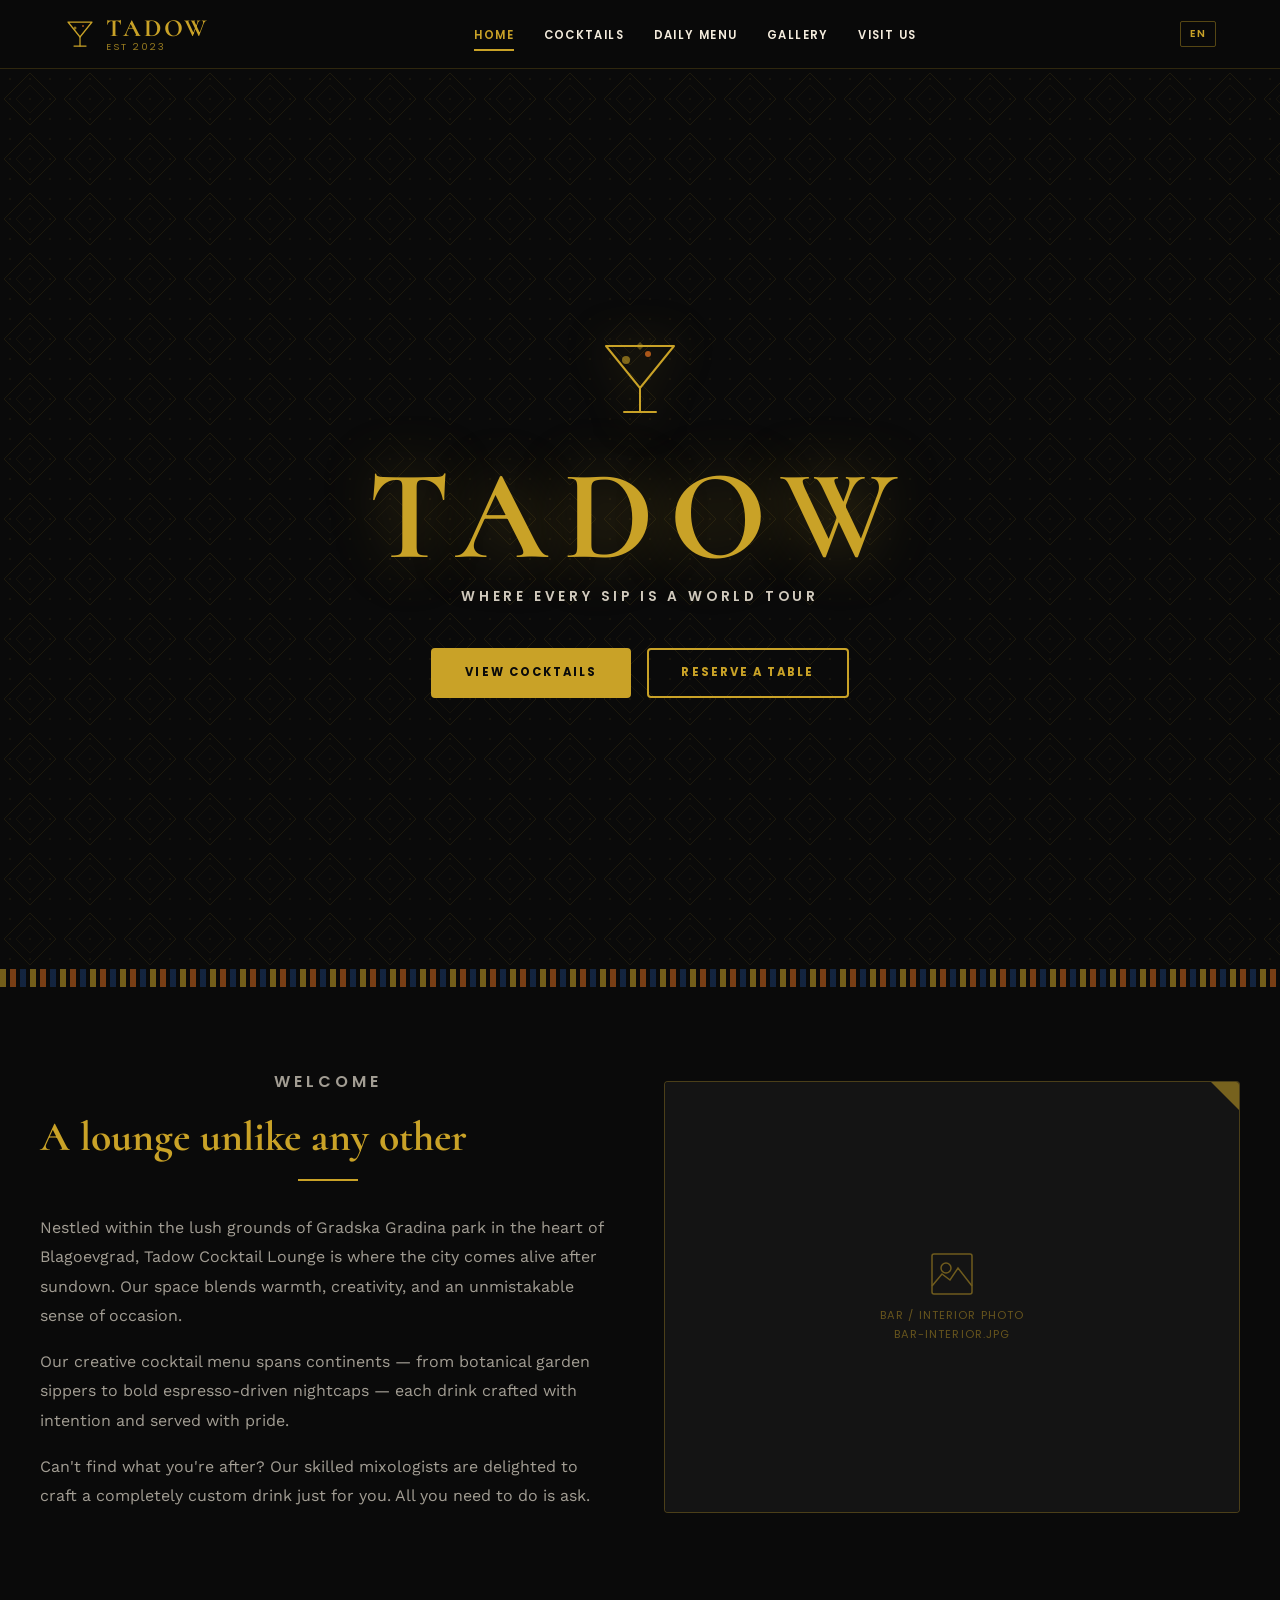
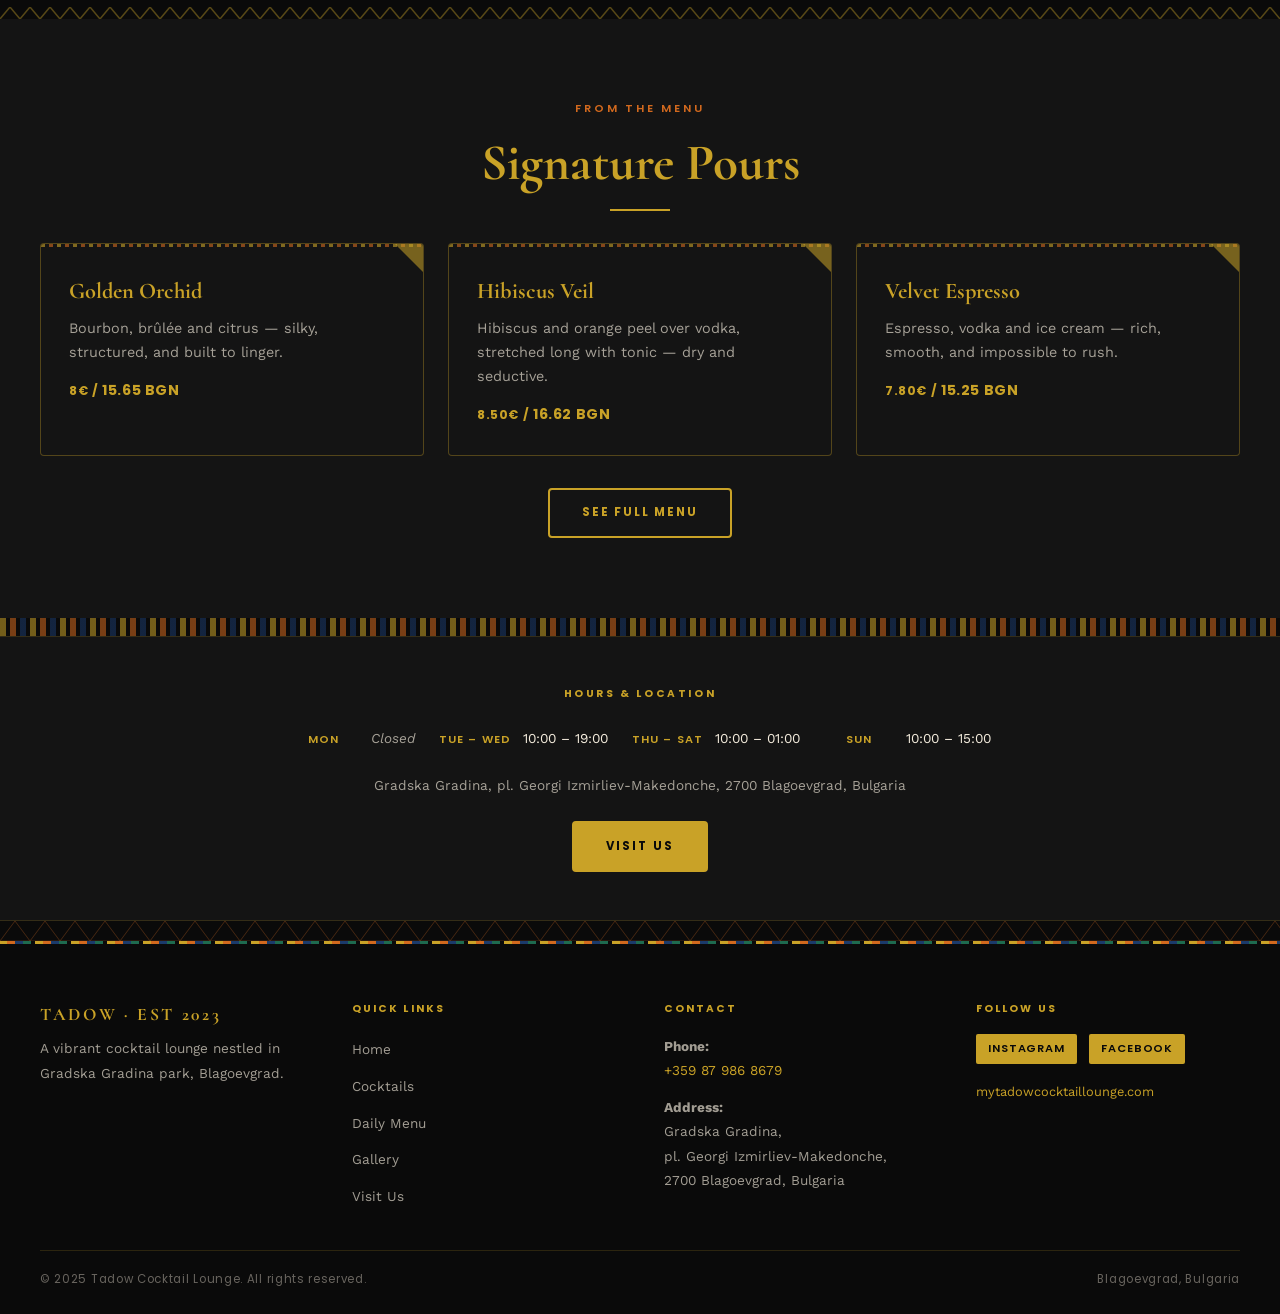
==== index.html @ 27621e8a "Initial commit: Tadow Cocktail Lounge website 5-page Afro-Luxe/Afrofuturist website on black — index" ====
<!DOCTYPE html>
<html lang="en">
<head>
  <meta charset="UTF-8" />
  <meta name="viewport" content="width=device-width, initial-scale=1.0" />
  <title>Tadow Cocktail Lounge — Blagoevgrad</title>
  <meta name="description" content="Tadow Cocktail Lounge — a vibrant bar nestled in Gradska Gradina park, Blagoevgrad. Creative cocktails, skilled mixologists, and an unforgettable ambience." />
  <!-- Open Graph -->
  <meta property="og:title"       content="Tadow Cocktail Lounge" />
  <meta property="og:description" content="Where every sip is a world tour. Craft cocktails in Blagoevgrad, Bulgaria." />
  <meta property="og:type"        content="website" />
  <meta property="og:url"         content="https://mytadowcocktaillounge.com/" />
  <meta property="og:image"       content="https://mytadowcocktaillounge.com/images/og-cover.jpg" />
  <link rel="canonical" href="https://mytadowcocktaillounge.com/" />
  <link rel="stylesheet" href="css/styles.css" />
  <!-- Preconnect for Google Fonts -->
  <link rel="preconnect" href="https://fonts.googleapis.com" />
  <link rel="preconnect" href="https://fonts.gstatic.com" crossorigin />
</head>
<body>

  <a class="skip-link" href="#main-content">Skip to main content</a>

  <!-- ======================================================
       HEADER / NAV
  ====================================================== -->
  <header class="site-header" role="banner">
    <div class="nav-inner">
      <a href="index.html" class="logo-lockup" aria-label="Tadow Cocktail Lounge — home">
        <!-- Martini-glass SVG icon -->
        <svg class="logo-icon" viewBox="0 0 64 64" fill="none" xmlns="http://www.w3.org/2000/svg" aria-hidden="true">
          <polygon points="8,8 56,8 32,38" fill="none" stroke="#C9A227" stroke-width="2.5" stroke-linejoin="round"/>
          <line x1="32" y1="38" x2="32" y2="56" stroke="#C9A227" stroke-width="2.5" stroke-linecap="round"/>
          <line x1="20" y1="56" x2="44" y2="56" stroke="#C9A227" stroke-width="2.5" stroke-linecap="round"/>
          <circle cx="22" cy="20" r="3" fill="#C9A227" opacity="0.7"/>
          <circle cx="38" cy="16" r="2" fill="#D2691E" opacity="0.8"/>
        </svg>
        <div class="logo-text">
          <span class="logo-wordmark">TADOW</span>
          <span class="logo-est">EST 2023</span>
        </div>
      </a>

      <nav aria-label="Main navigation">
        <ul class="nav-links" id="nav-links" role="list">
          <li><a href="index.html">Home</a></li>
          <li><a href="cocktails.html">Cocktails</a></li>
          <li><a href="daily-menu.html">Daily Menu</a></li>
          <li><a href="gallery.html">Gallery</a></li>
          <li><a href="visit.html">Visit Us</a></li>
        </ul>
      </nav>

      <div style="display:flex;align-items:center;gap:0.75rem;">
        <button class="lang-toggle" id="lang-toggle" aria-label="Switch language">EN</button>
        <button class="nav-toggle" id="nav-toggle" aria-label="Toggle navigation menu" aria-expanded="false" aria-controls="nav-links">
          <span></span><span></span><span></span>
        </button>
      </div>
    </div>
  </header>

  <!-- ======================================================
       MAIN CONTENT
  ====================================================== -->
  <main id="main-content">

    <!-- HERO -->
    <section class="hero" aria-label="Hero banner">
      <div class="afro-pattern-overlay" aria-hidden="true"></div>

      <div class="hero-content">
        <!-- Large martini SVG used as hero logo accent -->
        <svg class="hero-logo-icon" viewBox="0 0 80 80" fill="none" xmlns="http://www.w3.org/2000/svg" aria-hidden="true">
          <polygon points="6,6 74,6 40,48" fill="none" stroke="#C9A227" stroke-width="2" stroke-linejoin="round"/>
          <line x1="40" y1="48" x2="40" y2="72" stroke="#C9A227" stroke-width="2" stroke-linecap="round"/>
          <line x1="24" y1="72" x2="56" y2="72" stroke="#C9A227" stroke-width="2" stroke-linecap="round"/>
          <circle cx="26" cy="20" r="4" fill="#C9A227" opacity="0.6"/>
          <circle cx="48" cy="14" r="3" fill="#D2691E" opacity="0.8"/>
          <!-- decorative diamond accent -->
          <polygon points="40,2 44,6 40,10 36,6" fill="#C9A227" opacity="0.4"/>
        </svg>

        <h1 class="hero-title">TADOW</h1>
        <p class="hero-tagline">Where every sip is a world tour</p>

        <div class="hero-ctas">
          <a href="cocktails.html" class="btn btn-filled">View Cocktails</a>
          <a href="visit.html" class="btn btn-outline">Reserve a Table</a>
        </div>
      </div>
    </section>

    <!-- KENTE DIVIDER -->
    <div class="kente-divider" aria-hidden="true"></div>

    <!-- WELCOME -->
    <section class="section section-dark" aria-labelledby="welcome-heading">
      <div class="section-inner">
        <div class="welcome-grid">
          <div class="welcome-text reveal">
            <p class="section-subtitle">Welcome</p>
            <h2 id="welcome-heading">A lounge unlike any other</h2>
            <div class="gold-rule"></div>
            <p>Nestled within the lush grounds of Gradska Gradina park in the heart of Blagoevgrad, Tadow Cocktail Lounge is where the city comes alive after sundown. Our space blends warmth, creativity, and an unmistakable sense of occasion.</p>
            <p>Our creative cocktail menu spans continents — from botanical garden sippers to bold espresso-driven nightcaps — each drink crafted with intention and served with pride.</p>
            <p>Can't find what you're after? Our skilled mixologists are delighted to craft a completely custom drink just for you. All you need to do is ask.</p>
          </div>
          <div class="welcome-visual reveal reveal-delay-2" aria-hidden="true">
            <div class="placeholder-img">
              <svg width="48" height="48" viewBox="0 0 48 48" fill="none" xmlns="http://www.w3.org/2000/svg">
                <rect x="4" y="4" width="40" height="40" rx="2" stroke="#C9A227" stroke-width="1.5"/>
                <circle cx="18" cy="18" r="5" stroke="#C9A227" stroke-width="1.5"/>
                <polyline points="4,36 14,24 22,30 30,18 44,36" stroke="#C9A227" stroke-width="1.5" fill="none"/>
              </svg>
              <span>Bar / Interior Photo<br/>bar-interior.jpg</span>
            </div>
            <div class="card-corner" aria-hidden="true"></div>
          </div>
        </div>
      </div>
    </section>

    <!-- ZIGZAG ACCENT -->
    <div class="zigzag-border" aria-hidden="true"></div>

    <!-- SIGNATURE POURS TEASER -->
    <section class="section section-panel" aria-labelledby="sig-pours-heading">
      <div class="section-inner">
        <p class="section-subtitle">From the menu</p>
        <h2 class="section-title" id="sig-pours-heading">Signature Pours</h2>
        <div class="gold-rule"></div>

        <div class="grid-3" role="list">

          <!-- Golden Orchid -->
          <article class="card reveal reveal-delay-1" role="listitem">
            <div class="card-corner" aria-hidden="true"></div>
            <div class="card-name">Golden Orchid</div>
            <p class="card-desc">Bourbon, brûlée and citrus — silky, structured, and built to linger.</p>
            <p class="card-price"><span class="eur">8€</span> / <span class="bgn">15.65 BGN</span></p>
          </article>

          <!-- Hibiscus Veil -->
          <article class="card reveal reveal-delay-2" role="listitem">
            <div class="card-corner" aria-hidden="true"></div>
            <div class="card-name">Hibiscus Veil</div>
            <p class="card-desc">Hibiscus and orange peel over vodka, stretched long with tonic — dry and seductive.</p>
            <p class="card-price"><span class="eur">8.50€</span> / <span class="bgn">16.62 BGN</span></p>
          </article>

          <!-- Velvet Espresso -->
          <article class="card reveal reveal-delay-3" role="listitem">
            <div class="card-corner" aria-hidden="true"></div>
            <div class="card-name">Velvet Espresso</div>
            <p class="card-desc">Espresso, vodka and ice cream — rich, smooth, and impossible to rush.</p>
            <p class="card-price"><span class="eur">7.80€</span> / <span class="bgn">15.25 BGN</span></p>
          </article>

        </div>

        <div class="text-center mt-2">
          <a href="cocktails.html" class="btn btn-outline">See Full Menu</a>
        </div>
      </div>
    </section>

    <!-- KENTE DIVIDER -->
    <div class="kente-divider" aria-hidden="true"></div>

    <!-- HOURS + LOCATION STRIP -->
    <div class="hours-strip">
      <div class="strip-inner">
        <h3>Hours &amp; Location</h3>
        <div class="hours-grid" role="list">
          <div class="hours-row" role="listitem">
            <span class="hours-day">Mon</span>
            <span class="hours-closed">Closed</span>
          </div>
          <div class="hours-row" role="listitem">
            <span class="hours-day">Tue – Wed</span>
            <span class="hours-time">10:00 – 19:00</span>
          </div>
          <div class="hours-row" role="listitem">
            <span class="hours-day">Thu – Sat</span>
            <span class="hours-time">10:00 – 01:00</span>
          </div>
          <div class="hours-row" role="listitem">
            <span class="hours-day">Sun</span>
            <span class="hours-time">10:00 – 15:00</span>
          </div>
        </div>
        <p style="font-size:0.85rem;color:var(--text-muted);margin-bottom:1.5rem;">
          Gradska Gradina, pl. Georgi Izmirliev-Makedonche, 2700 Blagoevgrad, Bulgaria
        </p>
        <a href="visit.html" class="btn btn-filled">Visit Us</a>
      </div>
    </div>

    <!-- MUDCLOTH STRIP -->
    <div class="mudcloth-strip" aria-hidden="true"></div>

  </main>

  <!-- ======================================================
       FOOTER
  ====================================================== -->
  <footer class="site-footer" role="contentinfo">
    <div class="footer-inner">
      <div class="footer-col">
        <span class="footer-brand">TADOW · EST 2023</span>
        <p>A vibrant cocktail lounge nestled in Gradska Gradina park, Blagoevgrad.</p>
      </div>

      <div class="footer-col">
        <h4>Quick Links</h4>
        <ul role="list">
          <li><a href="index.html">Home</a></li>
          <li><a href="cocktails.html">Cocktails</a></li>
          <li><a href="daily-menu.html">Daily Menu</a></li>
          <li><a href="gallery.html">Gallery</a></li>
          <li><a href="visit.html">Visit Us</a></li>
        </ul>
      </div>

      <div class="footer-col">
        <h4>Contact</h4>
        <p>
          <strong>Phone:</strong><br/>
          <a href="tel:+359879868679">+359 87 986 8679</a>
        </p>
        <p style="margin-top:0.75rem;">
          <strong>Address:</strong><br/>
          Gradska Gradina,<br/>
          pl. Georgi Izmirliev-Makedonche,<br/>
          2700 Blagoevgrad, Bulgaria
        </p>
      </div>

      <div class="footer-col">
        <h4>Follow Us</h4>
        <div class="social-links">
          <a href="https://www.instagram.com/tadowcocktaillounge" class="social-link" target="_blank" rel="noopener noreferrer" aria-label="Tadow on Instagram">Instagram</a>
          <a href="https://www.facebook.com/tadowcocktaillounge" class="social-link" target="_blank" rel="noopener noreferrer" aria-label="Tadow on Facebook">Facebook</a>
        </div>
        <p style="margin-top:1rem;font-size:0.8rem;">
          <a href="https://mytadowcocktaillounge.com" target="_blank" rel="noopener noreferrer">mytadowcocktaillounge.com</a>
        </p>
      </div>
    </div>

    <div class="footer-bottom">
      <span>&copy; 2025 Tadow Cocktail Lounge. All rights reserved.</span>
      <span>Blagoevgrad, Bulgaria</span>
    </div>
  </footer>

  <script src="js/main.js"></script>
</body>
</html>
---- css/styles.css ----
/* ============================================================
   TADOW COCKTAIL LOUNGE — Main Stylesheet
   Afro-Luxe / Afrofuturist on Black
   ============================================================ */

/* --- Google Fonts --- */
@import url('https://fonts.googleapis.com/css2?family=Cormorant:ital,wght@0,400;0,600;0,700;1,400&family=Poppins:wght@300;400;600;700&family=Work+Sans:wght@300;400;500&display=swap');

/* --- CSS Custom Properties --- */
:root {
  --black:        #0A0A0A;
  --panel:        #141414;
  --gold:         #C9A227;
  --gold-dim:     #a07d1a;
  --gold-glow:    rgba(201,162,39,0.25);
  --terracotta:   #D2691E;
  --rust:         #9B2D1F;
  --indigo:       #1B3A6B;
  --emerald:      #1E6B4F;
  --off-white:    #F4ECDD;
  --text-muted:   rgba(244,236,221,0.65);

  --font-display: 'Cormorant', Georgia, serif;
  --font-sans:    'Poppins', sans-serif;
  --font-body:    'Work Sans', sans-serif;

  --radius:       4px;
  --transition:   0.28s ease;
}

/* --- Reset & Base --- */
*, *::before, *::after { box-sizing: border-box; margin: 0; padding: 0; }

html { scroll-behavior: smooth; }

body {
  background-color: var(--black);
  color: var(--off-white);
  font-family: var(--font-body);
  font-size: clamp(15px, 1.6vw, 17px);
  line-height: 1.7;
  min-height: 100vh;
  -webkit-font-smoothing: antialiased;
}

img { display: block; max-width: 100%; height: auto; }
a  { color: var(--gold); text-decoration: none; transition: color var(--transition); }
a:hover { color: #e8bd40; }

ul { list-style: none; }

/* ============================================================
   AFRO-GEOMETRIC SVG / CSS PATTERNS
   ============================================================ */

/* Kente divider band */
.kente-divider {
  width: 100%;
  height: 18px;
  background-image:
    repeating-linear-gradient(
      90deg,
      var(--gold)       0px, var(--gold)       6px,
      transparent       6px, transparent       10px,
      var(--terracotta) 10px, var(--terracotta) 16px,
      transparent       16px, transparent       20px,
      var(--indigo)     20px, var(--indigo)     26px,
      transparent       26px, transparent       30px
    );
  opacity: 0.55;
  margin: 0;
}

/* Zigzag SVG border used as section top/bottom accent */
.zigzag-border {
  width: 100%;
  height: 12px;
  background-image: url("data:image/svg+xml,%3Csvg xmlns='http://www.w3.org/2000/svg' width='40' height='12'%3E%3Cpolyline points='0,12 10,0 20,12 30,0 40,12' fill='none' stroke='%23C9A227' stroke-width='1.5' stroke-opacity='0.4'/%3E%3C/svg%3E");
  background-repeat: repeat-x;
  background-size: 40px 12px;
}

/* Afro-geometric hero overlay pattern */
.afro-pattern-overlay {
  position: absolute;
  inset: 0;
  background-image:
    /* concentric-diamond grid */
    url("data:image/svg+xml,%3Csvg xmlns='http://www.w3.org/2000/svg' width='60' height='60'%3E%3Crect width='60' height='60' fill='none'/%3E%3Cpolygon points='30,4 56,30 30,56 4,30' fill='none' stroke='%23C9A227' stroke-width='0.6' stroke-opacity='0.18'/%3E%3Cpolygon points='30,16 44,30 30,44 16,30' fill='none' stroke='%23C9A227' stroke-width='0.6' stroke-opacity='0.12'/%3E%3C/svg%3E"),
    /* dotted grid */
    url("data:image/svg+xml,%3Csvg xmlns='http://www.w3.org/2000/svg' width='20' height='20'%3E%3Ccircle cx='10' cy='10' r='1' fill='%23C9A227' fill-opacity='0.1'/%3E%3C/svg%3E");
  background-size: 60px 60px, 20px 20px;
  pointer-events: none;
  z-index: 0;
}

/* Card corner accent — small triangle using CSS clip */
.card-corner {
  position: absolute;
  top: 0; right: 0;
  width: 0; height: 0;
  border-style: solid;
  border-width: 0 28px 28px 0;
  border-color: transparent var(--gold) transparent transparent;
  opacity: 0.55;
}

/* Section afro-pattern strip (mudcloth triangles) */
.mudcloth-strip {
  width: 100%;
  height: 20px;
  background-image: url("data:image/svg+xml,%3Csvg xmlns='http://www.w3.org/2000/svg' width='30' height='20'%3E%3Cpolygon points='0,20 15,0 30,20' fill='none' stroke='%23D2691E' stroke-width='1' stroke-opacity='0.3'/%3E%3C/svg%3E");
  background-repeat: repeat-x;
  background-size: 30px 20px;
}

/* ============================================================
   NAVIGATION
   ============================================================ */

.site-header {
  position: sticky;
  top: 0;
  z-index: 1000;
  background: rgba(10,10,10,0.96);
  backdrop-filter: blur(8px);
  border-bottom: 1px solid rgba(201,162,39,0.2);
}

.nav-inner {
  max-width: 1200px;
  margin: 0 auto;
  padding: 0 1.5rem;
  height: 68px;
  display: flex;
  align-items: center;
  justify-content: space-between;
  gap: 1rem;
}

/* Logo */
.logo-lockup {
  display: flex;
  align-items: center;
  gap: 0.6rem;
  text-decoration: none;
  flex-shrink: 0;
}

.logo-icon {
  width: 32px; height: 32px;
  flex-shrink: 0;
}

.logo-text {
  display: flex;
  flex-direction: column;
  line-height: 1;
}

.logo-wordmark {
  font-family: var(--font-display);
  font-weight: 700;
  font-size: 1.55rem;
  color: var(--gold);
  letter-spacing: 0.12em;
}

.logo-est {
  font-family: var(--font-sans);
  font-size: 0.6rem;
  letter-spacing: 0.22em;
  color: var(--gold);
  opacity: 0.75;
  text-transform: uppercase;
  margin-top: 1px;
}

/* Nav links */
.nav-links {
  display: flex;
  align-items: center;
  gap: 0.15rem;
}

.nav-links a {
  font-family: var(--font-sans);
  font-size: 0.72rem;
  font-weight: 600;
  letter-spacing: 0.12em;
  text-transform: uppercase;
  color: var(--off-white);
  padding: 0.45rem 0.85rem;
  position: relative;
  transition: color var(--transition);
}

.nav-links a::after {
  content: '';
  position: absolute;
  bottom: 0; left: 50%; right: 50%;
  height: 2px;
  background: var(--gold);
  transition: left var(--transition), right var(--transition);
}

.nav-links a:hover,
.nav-links a.active {
  color: var(--gold);
}

.nav-links a:hover::after,
.nav-links a.active::after {
  left: 0.85rem;
  right: 0.85rem;
}

/* Language toggle stub */
.lang-toggle {
  font-family: var(--font-sans);
  font-size: 0.65rem;
  font-weight: 600;
  letter-spacing: 0.1em;
  color: var(--gold);
  border: 1px solid rgba(201,162,39,0.4);
  border-radius: 2px;
  padding: 0.25rem 0.55rem;
  cursor: pointer;
  transition: background var(--transition), color var(--transition);
  background: transparent;
  white-space: nowrap;
}

.lang-toggle:hover {
  background: var(--gold);
  color: var(--black);
}

/* Hamburger */
.nav-toggle {
  display: none;
  background: none;
  border: none;
  cursor: pointer;
  padding: 0.4rem;
  flex-direction: column;
  gap: 5px;
}

.nav-toggle span {
  display: block;
  width: 24px; height: 2px;
  background: var(--gold);
  border-radius: 2px;
  transition: transform var(--transition), opacity var(--transition);
}

/* Mobile nav */
@media (max-width: 860px) {
  .nav-toggle { display: flex; }

  .nav-links {
    position: fixed;
    top: 68px; left: 0; right: 0;
    background: rgba(10,10,10,0.98);
    backdrop-filter: blur(12px);
    flex-direction: column;
    gap: 0;
    padding: 1rem 0 1.5rem;
    border-bottom: 1px solid rgba(201,162,39,0.2);
    transform: translateY(-110%);
    transition: transform var(--transition);
    z-index: 999;
  }

  .nav-links.open { transform: translateY(0); }

  .nav-links a {
    padding: 0.85rem 1.5rem;
    width: 100%;
    font-size: 0.8rem;
  }

  .nav-links a::after { display: none; }

  .lang-toggle { order: -1; }
}

/* ============================================================
   FOOTER
   ============================================================ */

.site-footer {
  background: var(--black);
  border-top: 3px solid transparent;
  border-image: repeating-linear-gradient(
    90deg,
    var(--gold)       0  8px,
    var(--terracotta) 8px 16px,
    var(--indigo)     16px 24px,
    var(--emerald)    24px 32px,
    transparent       32px 36px
  ) 1;
  padding: 3.5rem 1.5rem 1.5rem;
  margin-top: 0;
}

.footer-inner {
  max-width: 1200px;
  margin: 0 auto;
  display: grid;
  grid-template-columns: repeat(auto-fit, minmax(200px, 1fr));
  gap: 2.5rem 3rem;
  padding-bottom: 2rem;
  border-bottom: 1px solid rgba(201,162,39,0.18);
}

.footer-col h4 {
  font-family: var(--font-sans);
  font-size: 0.65rem;
  font-weight: 700;
  letter-spacing: 0.2em;
  text-transform: uppercase;
  color: var(--gold);
  margin-bottom: 1rem;
}

.footer-col ul li { margin-bottom: 0.5rem; }

.footer-col ul a {
  font-size: 0.85rem;
  color: var(--text-muted);
  transition: color var(--transition);
}

.footer-col ul a:hover { color: var(--gold); }

.footer-col p {
  font-size: 0.85rem;
  color: var(--text-muted);
  line-height: 1.8;
}

.social-links {
  display: flex;
  gap: 0.75rem;
  flex-wrap: wrap;
  margin-top: 0.5rem;
}

.social-link {
  font-family: var(--font-sans);
  font-size: 0.7rem;
  font-weight: 600;
  letter-spacing: 0.08em;
  text-transform: uppercase;
  color: var(--black);
  background: var(--gold);
  padding: 0.35rem 0.75rem;
  border-radius: 2px;
  transition: background var(--transition), transform var(--transition);
}

.social-link:hover {
  background: #e8bd40;
  color: var(--black);
  transform: translateY(-2px);
}

.footer-brand {
  font-family: var(--font-display);
  font-size: 1.1rem;
  font-weight: 700;
  color: var(--gold);
  letter-spacing: 0.15em;
  display: block;
  margin-bottom: 0.4rem;
}

.footer-bottom {
  max-width: 1200px;
  margin: 1.2rem auto 0;
  display: flex;
  justify-content: space-between;
  align-items: center;
  flex-wrap: wrap;
  gap: 0.5rem;
  font-size: 0.72rem;
  color: rgba(244,236,221,0.4);
  font-family: var(--font-sans);
  letter-spacing: 0.06em;
}

/* ============================================================
   BUTTONS
   ============================================================ */

.btn {
  display: inline-block;
  font-family: var(--font-sans);
  font-size: 0.72rem;
  font-weight: 700;
  letter-spacing: 0.18em;
  text-transform: uppercase;
  padding: 0.85rem 2rem;
  border-radius: var(--radius);
  border: 2px solid var(--gold);
  cursor: pointer;
  transition: background var(--transition), color var(--transition),
              box-shadow var(--transition), transform var(--transition);
  white-space: nowrap;
  text-align: center;
}

.btn-filled {
  background: var(--gold);
  color: var(--black);
}

.btn-filled:hover {
  background: #e8bd40;
  color: var(--black);
  box-shadow: 0 0 22px var(--gold-glow), 0 4px 16px rgba(0,0,0,0.5);
  transform: translateY(-2px);
}

.btn-outline {
  background: transparent;
  color: var(--gold);
}

.btn-outline:hover {
  background: var(--gold-glow);
  color: var(--gold);
  box-shadow: 0 0 22px var(--gold-glow);
  transform: translateY(-2px);
}

/* ============================================================
   SECTION LAYOUT HELPERS
   ============================================================ */

.section {
  padding: 5rem 1.5rem;
  position: relative;
}

.section-inner {
  max-width: 1200px;
  margin: 0 auto;
}

.section-dark { background: var(--black); }
.section-panel { background: var(--panel); }

.section-title {
  font-family: var(--font-display);
  font-size: clamp(2rem, 5vw, 3.2rem);
  font-weight: 700;
  color: var(--gold);
  text-align: center;
  line-height: 1.15;
  margin-bottom: 0.4rem;
}

.section-subtitle {
  font-family: var(--font-sans);
  font-size: 0.7rem;
  font-weight: 600;
  letter-spacing: 0.25em;
  text-transform: uppercase;
  color: var(--terracotta);
  text-align: center;
  margin-bottom: 1rem;
}

.section-body {
  font-size: 1rem;
  color: var(--text-muted);
  text-align: center;
  max-width: 640px;
  margin: 0 auto 2.5rem;
  line-height: 1.8;
}

.gold-rule {
  width: 60px; height: 2px;
  background: var(--gold);
  margin: 1rem auto 2rem;
}

/* ============================================================
   CARD COMPONENT
   ============================================================ */

.card {
  position: relative;
  background: var(--panel);
  border: 1px solid rgba(201,162,39,0.35);
  border-radius: var(--radius);
  padding: 1.75rem;
  overflow: hidden;
  transition: border-color var(--transition), box-shadow var(--transition),
              transform var(--transition);
}

.card:hover {
  border-color: var(--gold);
  box-shadow: 0 0 28px var(--gold-glow), 0 8px 32px rgba(0,0,0,0.6);
  transform: translateY(-4px);
}

.card-name {
  font-family: var(--font-display);
  font-size: 1.4rem;
  font-weight: 700;
  color: var(--gold);
  margin-bottom: 0.45rem;
}

.card-desc {
  font-size: 0.9rem;
  color: var(--text-muted);
  line-height: 1.65;
  margin-bottom: 0.9rem;
}

.card-price {
  font-family: var(--font-sans);
  font-size: 0.78rem;
  font-weight: 700;
  color: var(--gold);
  letter-spacing: 0.05em;
}

.card-price .eur { font-size: 0.78rem; }
.card-price .bgn { font-size: 0.88rem; }

/* Woven pattern inside card — top stripe */
.card::before {
  content: '';
  position: absolute;
  top: 0; left: 0; right: 0;
  height: 3px;
  background: repeating-linear-gradient(
    90deg,
    var(--gold) 0 4px,
    transparent 4px 8px,
    var(--terracotta) 8px 12px,
    transparent 12px 16px
  );
  opacity: 0.6;
}

/* ============================================================
   CATEGORY LABEL (menu headers)
   ============================================================ */

.category-label {
  display: inline-flex;
  align-items: center;
  gap: 0.6rem;
  font-family: var(--font-sans);
  font-size: 0.65rem;
  font-weight: 700;
  letter-spacing: 0.25em;
  text-transform: uppercase;
  padding: 0.45rem 1.1rem 0.45rem 0.9rem;
  margin-bottom: 1.5rem;
  border-radius: 2px;
  position: relative;
  overflow: hidden;
}

.category-label::before {
  content: '';
  position: absolute;
  inset: 0;
  background-image: url("data:image/svg+xml,%3Csvg xmlns='http://www.w3.org/2000/svg' width='8' height='8'%3E%3Crect width='8' height='8' fill='none'/%3E%3Ccircle cx='4' cy='4' r='1' fill='white' fill-opacity='0.15'/%3E%3C/svg%3E");
  background-size: 8px 8px;
  pointer-events: none;
}

.cat-floral    { background: var(--emerald);    color: var(--off-white); }
.cat-velvet    { background: var(--rust);       color: var(--off-white); }
.cat-spring    { background: var(--indigo);     color: var(--off-white); }
.cat-citrus    { background: var(--terracotta); color: var(--off-white); }
.cat-latte     { background: var(--rust);       color: var(--off-white); }
.cat-matcha    { background: var(--emerald);    color: var(--off-white); }
.cat-lemonade  { background: var(--indigo);     color: var(--off-white); }
.cat-iced-tea  { background: #1d5a8a;           color: var(--off-white); }
.cat-coffee    { background: #3a1a0e;           border: 1px solid var(--gold); color: var(--gold); }

.category-section { margin-bottom: 3.5rem; }

/* ============================================================
   RESPONSIVE CARD GRIDS
   ============================================================ */

.grid-3 {
  display: grid;
  grid-template-columns: repeat(3, 1fr);
  gap: 1.5rem;
}

.grid-4 {
  display: grid;
  grid-template-columns: repeat(4, 1fr);
  gap: 1.5rem;
}

.grid-2 {
  display: grid;
  grid-template-columns: repeat(2, 1fr);
  gap: 1.5rem;
}

@media (max-width: 1024px) {
  .grid-4 { grid-template-columns: repeat(2, 1fr); }
  .grid-3 { grid-template-columns: repeat(2, 1fr); }
}

@media (max-width: 640px) {
  .grid-4, .grid-3, .grid-2 { grid-template-columns: 1fr; }
}

/* ============================================================
   HERO (index.html)
   ============================================================ */

.hero {
  position: relative;
  min-height: 100svh;
  display: flex;
  align-items: center;
  justify-content: center;
  text-align: center;
  overflow: hidden;
  background: var(--black);
}

.hero-content {
  position: relative;
  z-index: 1;
  padding: 2rem 1.5rem;
  max-width: 760px;
}

.hero-logo-icon {
  width: 80px; height: 80px;
  margin: 0 auto 1.5rem;
  filter: drop-shadow(0 0 20px rgba(201,162,39,0.5));
}

.hero-title {
  font-family: var(--font-display);
  font-size: clamp(3.5rem, 12vw, 8rem);
  font-weight: 700;
  color: var(--gold);
  letter-spacing: 0.12em;
  line-height: 1;
  margin-bottom: 0.25rem;
  text-shadow: 0 0 60px rgba(201,162,39,0.35);
}

.hero-tagline {
  font-family: var(--font-sans);
  font-size: clamp(0.7rem, 2vw, 0.85rem);
  font-weight: 600;
  letter-spacing: 0.28em;
  text-transform: uppercase;
  color: var(--off-white);
  opacity: 0.85;
  margin-bottom: 2.5rem;
}

.hero-ctas {
  display: flex;
  gap: 1rem;
  justify-content: center;
  flex-wrap: wrap;
}

/* ============================================================
   WELCOME SECTION
   ============================================================ */

.welcome-grid {
  display: grid;
  grid-template-columns: 1fr 1fr;
  gap: 3rem;
  align-items: center;
}

.welcome-text h2 {
  font-family: var(--font-display);
  font-size: clamp(1.8rem, 4vw, 2.6rem);
  color: var(--gold);
  margin-bottom: 1rem;
  line-height: 1.2;
}

.welcome-text p {
  color: var(--text-muted);
  font-size: 1rem;
  line-height: 1.85;
  margin-bottom: 1rem;
}

.welcome-visual {
  position: relative;
  border: 1px solid rgba(201,162,39,0.3);
  border-radius: var(--radius);
  overflow: hidden;
  aspect-ratio: 4/3;
  background: var(--panel);
  display: flex;
  align-items: center;
  justify-content: center;
}

.placeholder-img {
  width: 100%;
  height: 100%;
  display: flex;
  flex-direction: column;
  align-items: center;
  justify-content: center;
  background: var(--panel);
  color: rgba(201,162,39,0.45);
  font-family: var(--font-sans);
  font-size: 0.7rem;
  letter-spacing: 0.1em;
  text-transform: uppercase;
  gap: 0.5rem;
  padding: 1rem;
  text-align: center;
  min-height: 200px;
}

.placeholder-img svg { opacity: 0.5; }

@media (max-width: 760px) {
  .welcome-grid { grid-template-columns: 1fr; }
}

/* ============================================================
   HOURS STRIP
   ============================================================ */

.hours-strip {
  background: var(--panel);
  border-top: 1px solid rgba(201,162,39,0.18);
  border-bottom: 1px solid rgba(201,162,39,0.18);
  padding: 3rem 1.5rem;
  text-align: center;
}

.hours-strip .strip-inner {
  max-width: 900px;
  margin: 0 auto;
}

.hours-strip h3 {
  font-family: var(--font-sans);
  font-size: 0.65rem;
  font-weight: 700;
  letter-spacing: 0.25em;
  text-transform: uppercase;
  color: var(--gold);
  margin-bottom: 1.5rem;
}

.hours-grid {
  display: flex;
  flex-wrap: wrap;
  justify-content: center;
  gap: 0.5rem 1.5rem;
  margin-bottom: 1.5rem;
}

.hours-row {
  display: flex;
  gap: 0.75rem;
  font-size: 0.85rem;
  align-items: baseline;
}

.hours-day {
  font-family: var(--font-sans);
  font-size: 0.7rem;
  font-weight: 600;
  letter-spacing: 0.1em;
  text-transform: uppercase;
  color: var(--gold);
  min-width: 70px;
}

.hours-time {
  color: var(--off-white);
}

.hours-closed {
  color: var(--text-muted);
  font-style: italic;
}

/* ============================================================
   PAGE HERO (inner pages)
   ============================================================ */

.page-hero {
  position: relative;
  padding: 5rem 1.5rem 4rem;
  text-align: center;
  background: var(--black);
  overflow: hidden;
}

.page-hero .afro-pattern-overlay { opacity: 0.4; }

.page-hero h1 {
  position: relative;
  z-index: 1;
  font-family: var(--font-display);
  font-size: clamp(2.5rem, 7vw, 4.5rem);
  font-weight: 700;
  color: var(--gold);
  letter-spacing: 0.08em;
  margin-bottom: 0.5rem;
}

.page-hero p {
  position: relative;
  z-index: 1;
  font-family: var(--font-sans);
  font-size: 0.72rem;
  font-weight: 600;
  letter-spacing: 0.25em;
  text-transform: uppercase;
  color: var(--terracotta);
}

/* ============================================================
   CALLOUT BOX
   ============================================================ */

.callout {
  border: 1px solid var(--gold);
  border-radius: var(--radius);
  padding: 1.25rem 1.5rem;
  background: rgba(201,162,39,0.05);
  font-size: 0.9rem;
  color: var(--off-white);
  display: flex;
  align-items: center;
  gap: 0.9rem;
  margin-top: 2.5rem;
  max-width: 700px;
}

.callout-icon {
  font-size: 1.4rem;
  flex-shrink: 0;
}

/* ============================================================
   GALLERY
   ============================================================ */

.gallery-grid {
  display: grid;
  grid-template-columns: repeat(4, 1fr);
  grid-auto-rows: 220px;
  gap: 1rem;
}

.gallery-grid .tall { grid-row: span 2; }

.gallery-item {
  position: relative;
  overflow: hidden;
  border: 1px solid rgba(201,162,39,0.25);
  border-radius: var(--radius);
  cursor: pointer;
  background: var(--panel);
  transition: border-color var(--transition), box-shadow var(--transition);
}

.gallery-item:hover {
  border-color: var(--gold);
  box-shadow: 0 0 24px var(--gold-glow);
}

.gallery-item::after {
  content: '';
  position: absolute;
  inset: 0;
  background: linear-gradient(135deg,
    rgba(201,162,39,0.12) 0%, transparent 50%,
    rgba(201,162,39,0.08) 100%);
  opacity: 0;
  transition: opacity var(--transition);
  pointer-events: none;
}

.gallery-item:hover::after { opacity: 1; }

/* Afro-pattern frame on hover */
.gallery-item:hover .gallery-frame {
  opacity: 1;
}

.gallery-frame {
  position: absolute;
  inset: 6px;
  border: 1px solid rgba(201,162,39,0.5);
  pointer-events: none;
  opacity: 0;
  transition: opacity var(--transition);
  z-index: 2;
  background-image: url("data:image/svg+xml,%3Csvg xmlns='http://www.w3.org/2000/svg' width='16' height='16'%3E%3Cpolygon points='8,1 15,8 8,15 1,8' fill='none' stroke='%23C9A227' stroke-width='0.5' stroke-opacity='0.4'/%3E%3C/svg%3E");
  background-size: 16px 16px;
  background-position: center;
}

.gallery-placeholder {
  width: 100%; height: 100%;
  display: flex;
  flex-direction: column;
  align-items: center;
  justify-content: center;
  gap: 0.5rem;
  font-family: var(--font-sans);
  font-size: 0.65rem;
  letter-spacing: 0.1em;
  text-transform: uppercase;
  color: rgba(201,162,39,0.5);
  padding: 0.5rem;
  text-align: center;
}

.gallery-placeholder svg { opacity: 0.45; }

@media (max-width: 900px) {
  .gallery-grid {
    grid-template-columns: repeat(2, 1fr);
    grid-auto-rows: 200px;
  }
}

@media (max-width: 500px) {
  .gallery-grid {
    grid-template-columns: 1fr;
    grid-auto-rows: 220px;
  }
  .gallery-grid .tall { grid-row: span 1; }
}

/* Lightbox */
.lightbox {
  position: fixed;
  inset: 0;
  background: rgba(0,0,0,0.94);
  z-index: 9999;
  display: flex;
  align-items: center;
  justify-content: center;
  padding: 2rem;
  opacity: 0;
  pointer-events: none;
  transition: opacity 0.25s ease;
}

.lightbox.active {
  opacity: 1;
  pointer-events: auto;
}

.lightbox-content {
  position: relative;
  max-width: 900px;
  width: 100%;
  border: 1px solid rgba(201,162,39,0.4);
  border-radius: var(--radius);
  overflow: hidden;
  background: var(--panel);
}

.lightbox-img {
  width: 100%;
  max-height: 80vh;
  display: flex;
  align-items: center;
  justify-content: center;
  padding: 2rem;
  font-family: var(--font-sans);
  font-size: 0.8rem;
  color: rgba(201,162,39,0.6);
  letter-spacing: 0.1em;
  text-transform: uppercase;
}

.lightbox-close {
  position: absolute;
  top: 0.75rem; right: 0.75rem;
  background: none;
  border: 2px solid var(--gold);
  color: var(--gold);
  width: 36px; height: 36px;
  border-radius: 50%;
  cursor: pointer;
  font-size: 1rem;
  display: flex;
  align-items: center;
  justify-content: center;
  transition: background var(--transition), color var(--transition);
  z-index: 2;
}

.lightbox-close:hover {
  background: var(--gold);
  color: var(--black);
}

/* ============================================================
   VISIT / RESERVATION
   ============================================================ */

.visit-grid {
  display: grid;
  grid-template-columns: 1fr 1fr;
  gap: 3rem;
}

@media (max-width: 860px) {
  .visit-grid { grid-template-columns: 1fr; }
}

.map-wrap {
  border: 1px solid rgba(201,162,39,0.3);
  border-radius: var(--radius);
  overflow: hidden;
  aspect-ratio: 4/3;
  position: relative;
}

.map-wrap iframe {
  width: 100%; height: 100%;
  border: none;
  filter: grayscale(0.35) contrast(1.05);
}

.contact-info h3 {
  font-family: var(--font-display);
  font-size: 1.5rem;
  color: var(--gold);
  margin-bottom: 1rem;
}

.contact-info p {
  font-size: 0.9rem;
  color: var(--text-muted);
  line-height: 1.9;
  margin-bottom: 0.5rem;
}

.contact-info strong {
  color: var(--off-white);
}

/* Reservation form */
.reservation-form {
  display: grid;
  grid-template-columns: 1fr 1fr;
  gap: 1rem;
  margin-top: 2rem;
}

@media (max-width: 500px) {
  .reservation-form { grid-template-columns: 1fr; }
}

.form-field {
  display: flex;
  flex-direction: column;
  gap: 0.4rem;
}

.form-field.full { grid-column: 1 / -1; }

.form-field label {
  font-family: var(--font-sans);
  font-size: 0.65rem;
  font-weight: 600;
  letter-spacing: 0.12em;
  text-transform: uppercase;
  color: var(--gold);
}

.form-field input,
.form-field select,
.form-field textarea {
  background: var(--panel);
  border: 1px solid rgba(201,162,39,0.3);
  border-radius: var(--radius);
  color: var(--off-white);
  font-family: var(--font-body);
  font-size: 0.9rem;
  padding: 0.7rem 0.9rem;
  outline: none;
  transition: border-color var(--transition), box-shadow var(--transition);
  width: 100%;
}

.form-field input:focus,
.form-field select:focus,
.form-field textarea:focus {
  border-color: var(--gold);
  box-shadow: 0 0 12px var(--gold-glow);
}

.form-field select option { background: var(--panel); }

.form-field textarea { resize: vertical; min-height: 100px; }

.form-confirmation {
  display: none;
  grid-column: 1 / -1;
  border: 1px solid var(--gold);
  border-radius: var(--radius);
  padding: 1.25rem 1.5rem;
  background: rgba(201,162,39,0.07);
  font-family: var(--font-sans);
  font-size: 0.85rem;
  color: var(--gold);
  letter-spacing: 0.05em;
  text-align: center;
}

/* ============================================================
   SCROLL-REVEAL ANIMATION
   ============================================================ */

.reveal {
  opacity: 0;
  transform: translateY(28px);
  transition: opacity 0.65s ease, transform 0.65s ease;
}

.reveal.visible {
  opacity: 1;
  transform: translateY(0);
}

/* Stagger helpers */
.reveal-delay-1 { transition-delay: 0.1s; }
.reveal-delay-2 { transition-delay: 0.2s; }
.reveal-delay-3 { transition-delay: 0.3s; }
.reveal-delay-4 { transition-delay: 0.4s; }
.reveal-delay-5 { transition-delay: 0.5s; }

/* ============================================================
   MISC UTILITIES
   ============================================================ */

.text-gold { color: var(--gold); }
.text-center { text-align: center; }
.mt-1 { margin-top: 1rem; }
.mt-2 { margin-top: 2rem; }
.mb-2 { margin-bottom: 2rem; }

/* no-sugar badge */
.badge-no-sugar {
  display: inline-block;
  font-family: var(--font-sans);
  font-size: 0.55rem;
  font-weight: 700;
  letter-spacing: 0.12em;
  text-transform: uppercase;
  color: var(--emerald);
  border: 1px solid var(--emerald);
  padding: 0.1rem 0.45rem;
  border-radius: 2px;
  margin-left: 0.5rem;
  vertical-align: middle;
  white-space: nowrap;
}

/* focus-visible for accessibility */
:focus-visible {
  outline: 2px solid var(--gold);
  outline-offset: 3px;
}

/* Skip link */
.skip-link {
  position: absolute;
  left: -999px;
  top: auto;
  width: 1px; height: 1px;
  overflow: hidden;
}

.skip-link:focus {
  position: fixed;
  top: 0; left: 0;
  width: auto; height: auto;
  padding: 0.75rem 1.5rem;
  background: var(--gold);
  color: var(--black);
  font-weight: 700;
  z-index: 9999;
}
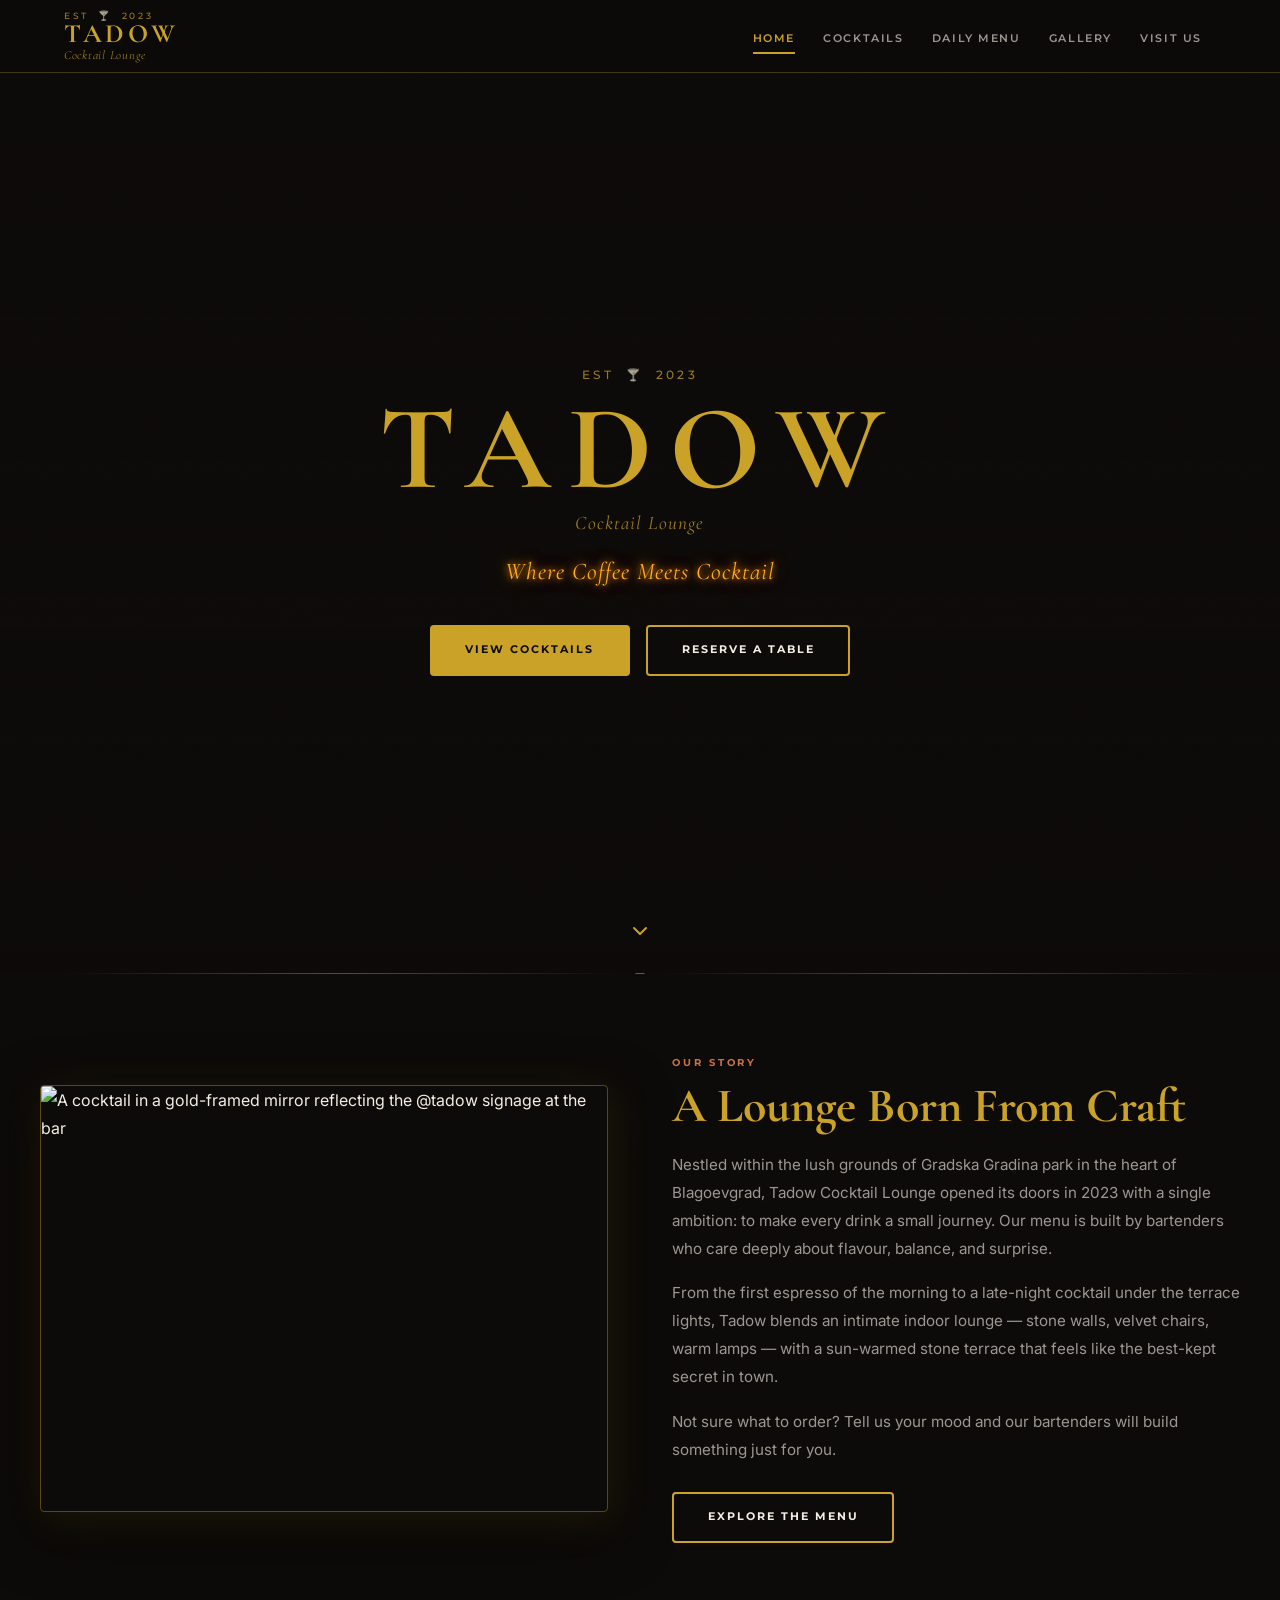
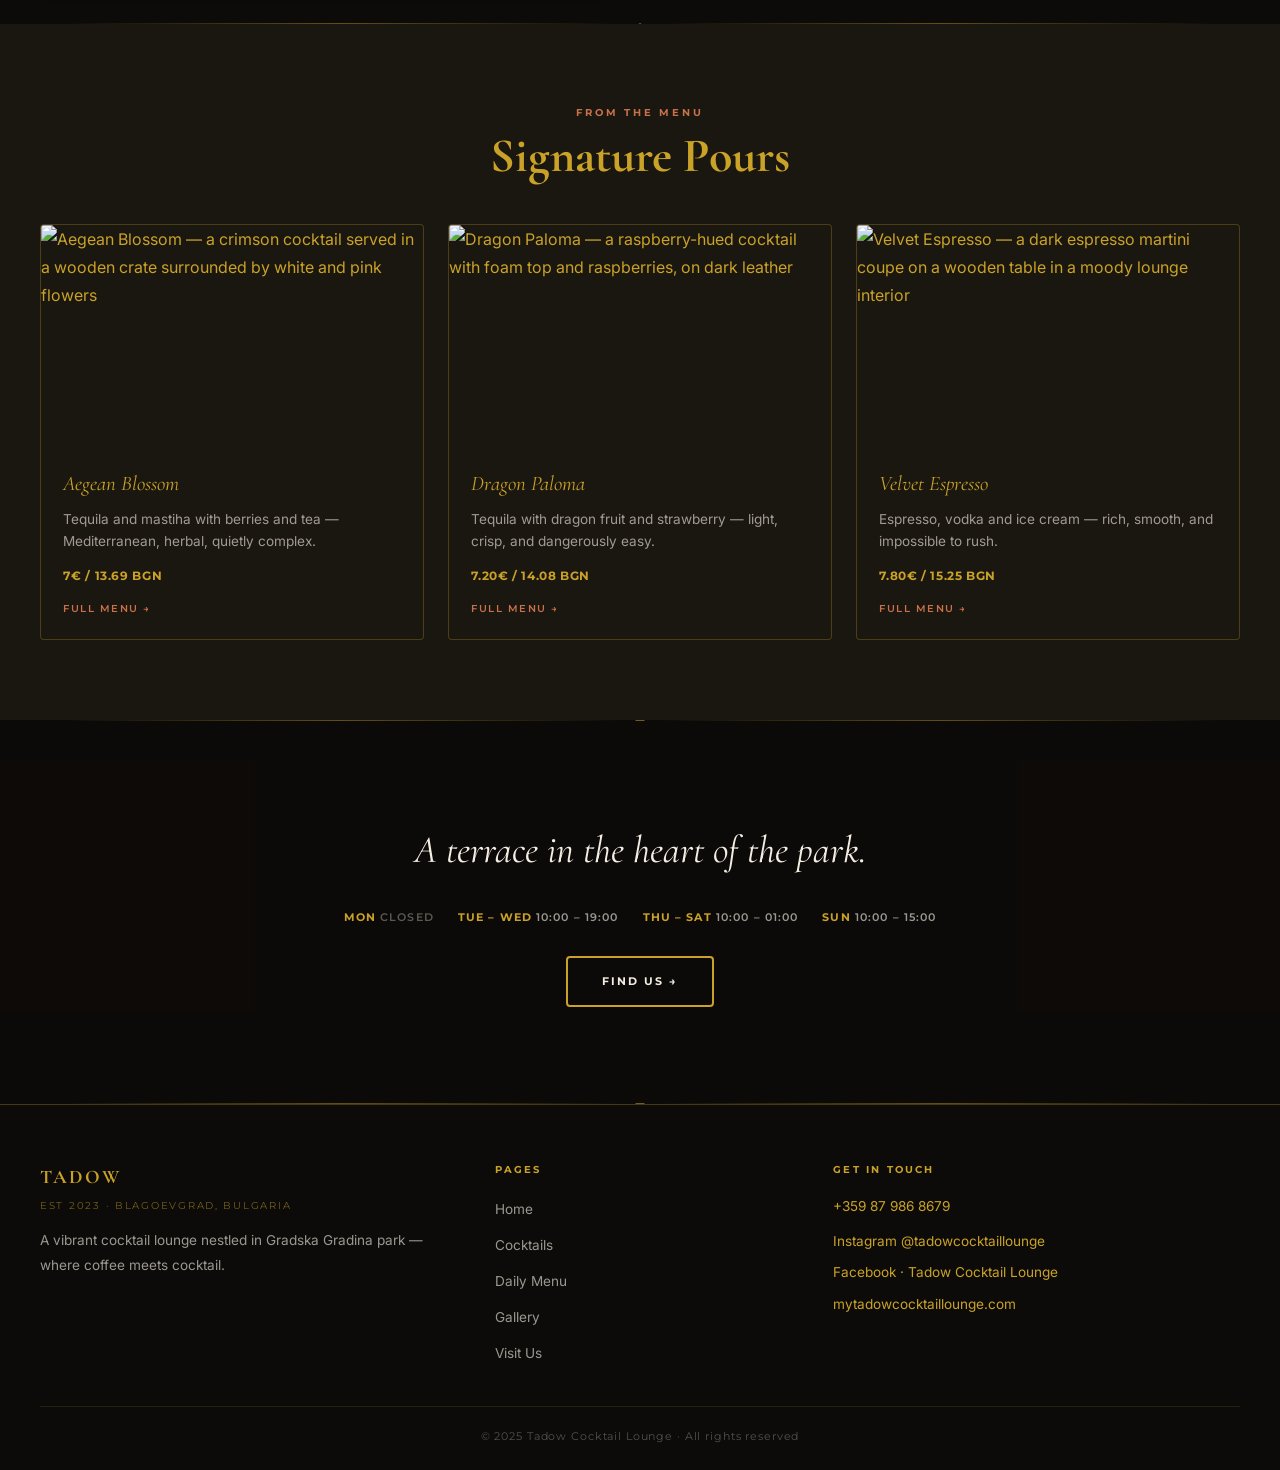
==== commit 9430ee31: "Redesign: real photos, warm dark lounge aesthetic, full redesign Complete visual overhaul — warm bla" ====
--- a/index.html
+++ b/index.html
@@ -4,43 +4,32 @@
   <meta charset="UTF-8" />
   <meta name="viewport" content="width=device-width, initial-scale=1.0" />
   <title>Tadow Cocktail Lounge — Blagoevgrad</title>
-  <meta name="description" content="Tadow Cocktail Lounge — a vibrant bar nestled in Gradska Gradina park, Blagoevgrad. Creative cocktails, skilled mixologists, and an unforgettable ambience." />
-  <!-- Open Graph -->
+  <meta name="description" content="Tadow Cocktail Lounge — a vibrant bar nestled in Gradska Gradina park, Blagoevgrad. Creative cocktails, specialty coffee, and skilled bartenders." />
   <meta property="og:title"       content="Tadow Cocktail Lounge" />
-  <meta property="og:description" content="Where every sip is a world tour. Craft cocktails in Blagoevgrad, Bulgaria." />
+  <meta property="og:description" content="Where Coffee Meets Cocktail. Creative drinks and warm ambience in Blagoevgrad, Bulgaria." />
   <meta property="og:type"        content="website" />
   <meta property="og:url"         content="https://mytadowcocktaillounge.com/" />
-  <meta property="og:image"       content="https://mytadowcocktaillounge.com/images/og-cover.jpg" />
-  <link rel="canonical" href="https://mytadowcocktaillounge.com/" />
-  <link rel="stylesheet" href="css/styles.css" />
-  <!-- Preconnect for Google Fonts -->
+  <meta property="og:image"       content="https://mytadowcocktaillounge.com/IMG_9542.JPG" />
+  <link rel="canonical"           href="https://mytadowcocktaillounge.com/" />
   <link rel="preconnect" href="https://fonts.googleapis.com" />
   <link rel="preconnect" href="https://fonts.gstatic.com" crossorigin />
+  <link href="https://fonts.googleapis.com/css2?family=Cormorant+Garamond:ital,wght@0,400;0,600;0,700;1,400;1,600&family=Montserrat:wght@400;500;600;700&family=Inter:wght@300;400;500&display=swap" rel="stylesheet" />
+  <link rel="stylesheet" href="css/styles.css" />
 </head>
 <body>
 
   <a class="skip-link" href="#main-content">Skip to main content</a>
 
   <!-- ======================================================
-       HEADER / NAV
+       HEADER
   ====================================================== -->
   <header class="site-header" role="banner">
     <div class="nav-inner">
       <a href="index.html" class="logo-lockup" aria-label="Tadow Cocktail Lounge — home">
-        <!-- Martini-glass SVG icon -->
-        <svg class="logo-icon" viewBox="0 0 64 64" fill="none" xmlns="http://www.w3.org/2000/svg" aria-hidden="true">
-          <polygon points="8,8 56,8 32,38" fill="none" stroke="#C9A227" stroke-width="2.5" stroke-linejoin="round"/>
-          <line x1="32" y1="38" x2="32" y2="56" stroke="#C9A227" stroke-width="2.5" stroke-linecap="round"/>
-          <line x1="20" y1="56" x2="44" y2="56" stroke="#C9A227" stroke-width="2.5" stroke-linecap="round"/>
-          <circle cx="22" cy="20" r="3" fill="#C9A227" opacity="0.7"/>
-          <circle cx="38" cy="16" r="2" fill="#D2691E" opacity="0.8"/>
-        </svg>
-        <div class="logo-text">
-          <span class="logo-wordmark">TADOW</span>
-          <span class="logo-est">EST 2023</span>
-        </div>
+        <span class="logo-est">EST &nbsp;🍸&nbsp; 2023</span>
+        <span class="logo-wordmark">TADOW</span>
+        <span class="logo-sub">Cocktail Lounge</span>
       </a>
-
       <nav aria-label="Main navigation">
         <ul class="nav-links" id="nav-links" role="list">
           <li><a href="index.html">Home</a></li>
@@ -50,155 +39,185 @@
           <li><a href="visit.html">Visit Us</a></li>
         </ul>
       </nav>
-
-      <div style="display:flex;align-items:center;gap:0.75rem;">
-        <button class="lang-toggle" id="lang-toggle" aria-label="Switch language">EN</button>
-        <button class="nav-toggle" id="nav-toggle" aria-label="Toggle navigation menu" aria-expanded="false" aria-controls="nav-links">
-          <span></span><span></span><span></span>
-        </button>
-      </div>
+      <button class="nav-toggle" id="nav-toggle" aria-label="Toggle navigation" aria-expanded="false" aria-controls="nav-links">
+        <span></span><span></span><span></span>
+      </button>
     </div>
   </header>
 
   <!-- ======================================================
-       MAIN CONTENT
+       MAIN
   ====================================================== -->
   <main id="main-content">
 
     <!-- HERO -->
     <section class="hero" aria-label="Hero banner">
-      <div class="afro-pattern-overlay" aria-hidden="true"></div>
-
+      <div class="hero-bg" style="background-image: url('IMG_9542.JPG');" role="img" aria-label="Bartender pouring a cocktail at Tadow, warm amber bar glow"></div>
+      <div class="hero-overlay"></div>
       <div class="hero-content">
-        <!-- Large martini SVG used as hero logo accent -->
-        <svg class="hero-logo-icon" viewBox="0 0 80 80" fill="none" xmlns="http://www.w3.org/2000/svg" aria-hidden="true">
-          <polygon points="6,6 74,6 40,48" fill="none" stroke="#C9A227" stroke-width="2" stroke-linejoin="round"/>
-          <line x1="40" y1="48" x2="40" y2="72" stroke="#C9A227" stroke-width="2" stroke-linecap="round"/>
-          <line x1="24" y1="72" x2="56" y2="72" stroke="#C9A227" stroke-width="2" stroke-linecap="round"/>
-          <circle cx="26" cy="20" r="4" fill="#C9A227" opacity="0.6"/>
-          <circle cx="48" cy="14" r="3" fill="#D2691E" opacity="0.8"/>
-          <!-- decorative diamond accent -->
-          <polygon points="40,2 44,6 40,10 36,6" fill="#C9A227" opacity="0.4"/>
+        <div class="hero-logo logo-lockup" style="text-align:center;gap:3px;margin-bottom:0.5rem;">
+          <span class="logo-est" style="font-size:0.72rem;">EST &nbsp;🍸&nbsp; 2023</span>
+          <span class="logo-wordmark" style="font-size:clamp(3.5rem,11vw,7.5rem);">TADOW</span>
+          <span class="logo-sub" style="font-size:1.2rem;">Cocktail Lounge</span>
+        </div>
+        <p class="neon-tagline">Where Coffee Meets Cocktail</p>
+        <div class="hero-ctas">
+          <a href="cocktails.html" class="btn btn-filled btn-pulse">View Cocktails</a>
+          <a href="visit.html"     class="btn btn-outline btn-pulse">Reserve a Table</a>
+        </div>
+      </div>
+      <!-- Scroll indicator -->
+      <div class="scroll-indicator" aria-hidden="true">
+        <svg width="20" height="20" viewBox="0 0 20 20" fill="none">
+          <polyline points="4,7 10,13 16,7" stroke="#C9A227" stroke-width="2" stroke-linecap="round" stroke-linejoin="round"/>
         </svg>
-
-        <h1 class="hero-title">TADOW</h1>
-        <p class="hero-tagline">Where every sip is a world tour</p>
-
-        <div class="hero-ctas">
-          <a href="cocktails.html" class="btn btn-filled">View Cocktails</a>
-          <a href="visit.html" class="btn btn-outline">Reserve a Table</a>
-        </div>
-      </div>
-    </section>
-
-    <!-- KENTE DIVIDER -->
-    <div class="kente-divider" aria-hidden="true"></div>
-
-    <!-- WELCOME -->
-    <section class="section section-dark" aria-labelledby="welcome-heading">
+      </div>
+    </section>
+
+    <!-- GOLD DIVIDER -->
+    <div class="divider-wrap" aria-hidden="true">
+      <div class="gold-divider">
+        <span class="gold-divider-icon">
+          <svg width="14" height="14" viewBox="0 0 14 14" fill="none"><polygon points="7,1 13,7 7,13 1,7" fill="#C9A227" opacity="0.55"/></svg>
+        </span>
+      </div>
+    </div>
+
+    <!-- ABOUT STRIP -->
+    <section class="section section-dark" aria-labelledby="about-heading">
       <div class="section-inner">
-        <div class="welcome-grid">
-          <div class="welcome-text reveal">
-            <p class="section-subtitle">Welcome</p>
-            <h2 id="welcome-heading">A lounge unlike any other</h2>
-            <div class="gold-rule"></div>
-            <p>Nestled within the lush grounds of Gradska Gradina park in the heart of Blagoevgrad, Tadow Cocktail Lounge is where the city comes alive after sundown. Our space blends warmth, creativity, and an unmistakable sense of occasion.</p>
-            <p>Our creative cocktail menu spans continents — from botanical garden sippers to bold espresso-driven nightcaps — each drink crafted with intention and served with pride.</p>
-            <p>Can't find what you're after? Our skilled mixologists are delighted to craft a completely custom drink just for you. All you need to do is ask.</p>
+        <div class="about-grid">
+          <div class="about-img-wrap reveal">
+            <img
+              src="IMG_9543.JPG"
+              alt="A cocktail in a gold-framed mirror reflecting the @tadow signage at the bar"
+              width="600" height="450"
+              loading="lazy"
+            />
           </div>
-          <div class="welcome-visual reveal reveal-delay-2" aria-hidden="true">
-            <div class="placeholder-img">
-              <svg width="48" height="48" viewBox="0 0 48 48" fill="none" xmlns="http://www.w3.org/2000/svg">
-                <rect x="4" y="4" width="40" height="40" rx="2" stroke="#C9A227" stroke-width="1.5"/>
-                <circle cx="18" cy="18" r="5" stroke="#C9A227" stroke-width="1.5"/>
-                <polyline points="4,36 14,24 22,30 30,18 44,36" stroke="#C9A227" stroke-width="1.5" fill="none"/>
-              </svg>
-              <span>Bar / Interior Photo<br/>bar-interior.jpg</span>
-            </div>
-            <div class="card-corner" aria-hidden="true"></div>
+          <div class="reveal reveal-delay-2">
+            <p class="section-label">Our story</p>
+            <h2 class="section-title" id="about-heading">A Lounge Born&nbsp;From Craft</h2>
+            <p class="section-body">
+              Nestled within the lush grounds of Gradska Gradina park in the heart of Blagoevgrad, Tadow Cocktail Lounge opened its doors in 2023 with a single ambition: to make every drink a small journey. Our menu is built by bartenders who care deeply about flavour, balance, and surprise.
+            </p>
+            <p class="section-body" style="margin-top:1rem;">
+              From the first espresso of the morning to a late-night cocktail under the terrace lights, Tadow blends an intimate indoor lounge — stone walls, velvet chairs, warm lamps — with a sun-warmed stone terrace that feels like the best-kept secret in town.
+            </p>
+            <p class="section-body" style="margin-top:1rem;">
+              Not sure what to order? Tell us your mood and our bartenders will build something just for you.
+            </p>
+            <a href="cocktails.html" class="btn btn-outline" style="margin-top:1.75rem;">Explore the Menu</a>
           </div>
         </div>
       </div>
     </section>
 
-    <!-- ZIGZAG ACCENT -->
-    <div class="zigzag-border" aria-hidden="true"></div>
+    <!-- GOLD DIVIDER -->
+    <div class="divider-wrap" aria-hidden="true">
+      <div class="gold-divider">
+        <span class="gold-divider-icon">🍸</span>
+      </div>
+    </div>
 
     <!-- SIGNATURE POURS TEASER -->
-    <section class="section section-panel" aria-labelledby="sig-pours-heading">
+    <section class="section section-panel" aria-labelledby="pours-heading">
       <div class="section-inner">
-        <p class="section-subtitle">From the menu</p>
-        <h2 class="section-title" id="sig-pours-heading">Signature Pours</h2>
-        <div class="gold-rule"></div>
-
-        <div class="grid-3" role="list">
-
-          <!-- Golden Orchid -->
-          <article class="card reveal reveal-delay-1" role="listitem">
-            <div class="card-corner" aria-hidden="true"></div>
-            <div class="card-name">Golden Orchid</div>
-            <p class="card-desc">Bourbon, brûlée and citrus — silky, structured, and built to linger.</p>
-            <p class="card-price"><span class="eur">8€</span> / <span class="bgn">15.65 BGN</span></p>
-          </article>
-
-          <!-- Hibiscus Veil -->
-          <article class="card reveal reveal-delay-2" role="listitem">
-            <div class="card-corner" aria-hidden="true"></div>
-            <div class="card-name">Hibiscus Veil</div>
-            <p class="card-desc">Hibiscus and orange peel over vodka, stretched long with tonic — dry and seductive.</p>
-            <p class="card-price"><span class="eur">8.50€</span> / <span class="bgn">16.62 BGN</span></p>
-          </article>
-
-          <!-- Velvet Espresso -->
-          <article class="card reveal reveal-delay-3" role="listitem">
-            <div class="card-corner" aria-hidden="true"></div>
-            <div class="card-name">Velvet Espresso</div>
-            <p class="card-desc">Espresso, vodka and ice cream — rich, smooth, and impossible to rush.</p>
-            <p class="card-price"><span class="eur">7.80€</span> / <span class="bgn">15.25 BGN</span></p>
-          </article>
-
-        </div>
-
-        <div class="text-center mt-2">
-          <a href="cocktails.html" class="btn btn-outline">See Full Menu</a>
-        </div>
-      </div>
-    </section>
-
-    <!-- KENTE DIVIDER -->
-    <div class="kente-divider" aria-hidden="true"></div>
-
-    <!-- HOURS + LOCATION STRIP -->
-    <div class="hours-strip">
-      <div class="strip-inner">
-        <h3>Hours &amp; Location</h3>
-        <div class="hours-grid" role="list">
-          <div class="hours-row" role="listitem">
-            <span class="hours-day">Mon</span>
-            <span class="hours-closed">Closed</span>
-          </div>
-          <div class="hours-row" role="listitem">
-            <span class="hours-day">Tue – Wed</span>
-            <span class="hours-time">10:00 – 19:00</span>
-          </div>
-          <div class="hours-row" role="listitem">
-            <span class="hours-day">Thu – Sat</span>
-            <span class="hours-time">10:00 – 01:00</span>
-          </div>
-          <div class="hours-row" role="listitem">
-            <span class="hours-day">Sun</span>
-            <span class="hours-time">10:00 – 15:00</span>
-          </div>
-        </div>
-        <p style="font-size:0.85rem;color:var(--text-muted);margin-bottom:1.5rem;">
-          Gradska Gradina, pl. Georgi Izmirliev-Makedonche, 2700 Blagoevgrad, Bulgaria
-        </p>
-        <a href="visit.html" class="btn btn-filled">Visit Us</a>
-      </div>
-    </div>
-
-    <!-- MUDCLOTH STRIP -->
-    <div class="mudcloth-strip" aria-hidden="true"></div>
+        <div class="text-center reveal">
+          <p class="section-label">From the menu</p>
+          <h2 class="section-title" id="pours-heading">Signature Pours</h2>
+        </div>
+
+        <div class="pours-grid" style="margin-top:2.5rem;">
+
+          <!-- Card 1: Aegean Blossom — IMG_9551 crimson floral -->
+          <a href="cocktails.html" class="pour-card reveal reveal-delay-1">
+            <div class="pour-card-img">
+              <img
+                src="IMG_9551.JPG"
+                alt="Aegean Blossom — a crimson cocktail served in a wooden crate surrounded by white and pink flowers"
+                loading="lazy"
+              />
+            </div>
+            <div class="pour-card-body">
+              <div class="pour-card-name">Aegean Blossom</div>
+              <p class="pour-card-desc">Tequila and mastiha with berries and tea — Mediterranean, herbal, quietly complex.</p>
+              <div class="pour-card-price">7€ / 13.69 BGN</div>
+              <span class="pour-card-link">Full Menu →</span>
+            </div>
+          </a>
+
+          <!-- Card 2: Dragon Paloma — IMG_9544 raspberry foam -->
+          <a href="cocktails.html" class="pour-card reveal reveal-delay-2">
+            <div class="pour-card-img">
+              <img
+                src="IMG_9544.JPG"
+                alt="Dragon Paloma — a raspberry-hued cocktail with foam top and raspberries, on dark leather"
+                loading="lazy"
+              />
+            </div>
+            <div class="pour-card-body">
+              <div class="pour-card-name">Dragon Paloma</div>
+              <p class="pour-card-desc">Tequila with dragon fruit and strawberry — light, crisp, and dangerously easy.</p>
+              <div class="pour-card-price">7.20€ / 14.08 BGN</div>
+              <span class="pour-card-link">Full Menu →</span>
+            </div>
+          </a>
+
+          <!-- Card 3: Velvet Espresso — IMG_9547 espresso coupe -->
+          <a href="cocktails.html" class="pour-card reveal reveal-delay-3">
+            <div class="pour-card-img">
+              <img
+                src="IMG_9547.JPG"
+                alt="Velvet Espresso — a dark espresso martini coupe on a wooden table in a moody lounge interior"
+                loading="lazy"
+              />
+            </div>
+            <div class="pour-card-body">
+              <div class="pour-card-name">Velvet Espresso</div>
+              <p class="pour-card-desc">Espresso, vodka and ice cream — rich, smooth, and impossible to rush.</p>
+              <div class="pour-card-price">7.80€ / 15.25 BGN</div>
+              <span class="pour-card-link">Full Menu →</span>
+            </div>
+          </a>
+
+        </div>
+      </div>
+    </section>
+
+    <!-- GOLD DIVIDER -->
+    <div class="divider-wrap" aria-hidden="true">
+      <div class="gold-divider">
+        <span class="gold-divider-icon">
+          <svg width="14" height="14" viewBox="0 0 14 14" fill="none"><polygon points="7,1 13,7 7,13 1,7" fill="#C9A227" opacity="0.55"/></svg>
+        </span>
+      </div>
+    </div>
+
+    <!-- VENUE STRIP -->
+    <section class="venue-strip" aria-label="Venue and hours">
+      <div class="venue-strip-bg" style="background-image: url('IMG_9546.JPG');" role="img" aria-label="Tadow terrace interior with stone walls, ivy, Kilim rugs and the neon Where Coffee Meets Cocktail sign"></div>
+      <div class="venue-strip-overlay"></div>
+      <div class="venue-strip-content reveal">
+        <h2>A terrace in the heart of the park.</h2>
+        <ul class="hours-list" aria-label="Opening hours">
+          <li class="hours-item closed"><strong>Mon</strong> Closed</li>
+          <li class="hours-item"><strong>Tue – Wed</strong> 10:00 – 19:00</li>
+          <li class="hours-item"><strong>Thu – Sat</strong> 10:00 – 01:00</li>
+          <li class="hours-item"><strong>Sun</strong> 10:00 – 15:00</li>
+        </ul>
+        <a href="visit.html" class="btn btn-outline">Find Us →</a>
+      </div>
+    </section>
+
+    <!-- GOLD DIVIDER -->
+    <div class="divider-wrap" aria-hidden="true">
+      <div class="gold-divider">
+        <span class="gold-divider-icon">
+          <svg width="14" height="14" viewBox="0 0 14 14" fill="none"><polygon points="7,1 13,7 7,13 1,7" fill="#C9A227" opacity="0.55"/></svg>
+        </span>
+      </div>
+    </div>
 
   </main>
 
@@ -208,12 +227,12 @@
   <footer class="site-footer" role="contentinfo">
     <div class="footer-inner">
       <div class="footer-col">
-        <span class="footer-brand">TADOW · EST 2023</span>
-        <p>A vibrant cocktail lounge nestled in Gradska Gradina park, Blagoevgrad.</p>
-      </div>
-
+        <span class="footer-brand">TADOW</span>
+        <span class="footer-brand-sub">EST 2023 · Blagoevgrad, Bulgaria</span>
+        <p>A vibrant cocktail lounge nestled in Gradska Gradina park — where coffee meets cocktail.</p>
+      </div>
       <div class="footer-col">
-        <h4>Quick Links</h4>
+        <h4>Pages</h4>
         <ul role="list">
           <li><a href="index.html">Home</a></li>
           <li><a href="cocktails.html">Cocktails</a></li>
@@ -222,36 +241,22 @@
           <li><a href="visit.html">Visit Us</a></li>
         </ul>
       </div>
-
       <div class="footer-col">
-        <h4>Contact</h4>
-        <p>
-          <strong>Phone:</strong><br/>
-          <a href="tel:+359879868679">+359 87 986 8679</a>
+        <h4>Get in Touch</h4>
+        <p><a href="tel:+359879868679">+359 87 986 8679</a></p>
+        <p style="margin-top:0.6rem;">
+          <a href="https://www.instagram.com/tadowcocktaillounge" target="_blank" rel="noopener noreferrer">Instagram @tadowcocktaillounge</a>
         </p>
-        <p style="margin-top:0.75rem;">
-          <strong>Address:</strong><br/>
-          Gradska Gradina,<br/>
-          pl. Georgi Izmirliev-Makedonche,<br/>
-          2700 Blagoevgrad, Bulgaria
+        <p style="margin-top:0.4rem;">
+          <a href="https://www.facebook.com/tadowcocktaillounge" target="_blank" rel="noopener noreferrer">Facebook · Tadow Cocktail Lounge</a>
         </p>
-      </div>
-
-      <div class="footer-col">
-        <h4>Follow Us</h4>
-        <div class="social-links">
-          <a href="https://www.instagram.com/tadowcocktaillounge" class="social-link" target="_blank" rel="noopener noreferrer" aria-label="Tadow on Instagram">Instagram</a>
-          <a href="https://www.facebook.com/tadowcocktaillounge" class="social-link" target="_blank" rel="noopener noreferrer" aria-label="Tadow on Facebook">Facebook</a>
-        </div>
-        <p style="margin-top:1rem;font-size:0.8rem;">
+        <p style="margin-top:0.4rem;">
           <a href="https://mytadowcocktaillounge.com" target="_blank" rel="noopener noreferrer">mytadowcocktaillounge.com</a>
         </p>
       </div>
     </div>
-
     <div class="footer-bottom">
-      <span>&copy; 2025 Tadow Cocktail Lounge. All rights reserved.</span>
-      <span>Blagoevgrad, Bulgaria</span>
+      &copy; 2025 Tadow Cocktail Lounge &middot; All rights reserved
     </div>
   </footer>
 
--- a/css/styles.css
+++ b/css/styles.css
@@ -1,118 +1,100 @@
 /* ============================================================
    TADOW COCKTAIL LOUNGE — Main Stylesheet
-   Afro-Luxe / Afrofuturist on Black
+   Dark warm lounge aesthetic with real photo integration
    ============================================================ */
 
 /* --- Google Fonts --- */
-@import url('https://fonts.googleapis.com/css2?family=Cormorant:ital,wght@0,400;0,600;0,700;1,400&family=Poppins:wght@300;400;600;700&family=Work+Sans:wght@300;400;500&display=swap');
-
-/* --- CSS Custom Properties --- */
+@import url('https://fonts.googleapis.com/css2?family=Cormorant+Garamond:ital,wght@0,400;0,600;0,700;1,400;1,600&family=Montserrat:wght@400;500;600;700&family=Inter:wght@300;400;500&display=swap');
+
+/* --- Design Tokens --- */
 :root {
-  --black:        #0A0A0A;
-  --panel:        #141414;
-  --gold:         #C9A227;
-  --gold-dim:     #a07d1a;
-  --gold-glow:    rgba(201,162,39,0.25);
-  --terracotta:   #D2691E;
-  --rust:         #9B2D1F;
-  --indigo:       #1B3A6B;
-  --emerald:      #1E6B4F;
-  --off-white:    #F4ECDD;
-  --text-muted:   rgba(244,236,221,0.65);
-
-  --font-display: 'Cormorant', Georgia, serif;
-  --font-sans:    'Poppins', sans-serif;
-  --font-body:    'Work Sans', sans-serif;
-
-  --radius:       4px;
-  --transition:   0.28s ease;
-}
-
-/* --- Reset & Base --- */
+  --black:       #0D0B09;
+  --panel:       #1A1610;
+  --panel-mid:   #221e16;
+  --gold:        #C9A227;
+  --gold-dim:    #9e7e1e;
+  --gold-glow:   rgba(201,162,39,0.22);
+  --blush:       #C4A99A;
+  --terra:       #C8714A;
+  --cream:       #F4EDE3;
+  --cream-muted: rgba(244,237,227,0.62);
+  --sage:        #7A9E7E;
+  --neon-amber:  #FF9900;
+
+  --font-display: 'Cormorant Garamond', Georgia, serif;
+  --font-sans:    'Montserrat', sans-serif;
+  --font-body:    'Inter', sans-serif;
+
+  --radius:      4px;
+  --ease:        0.28s ease;
+
+  --overlay-dark: linear-gradient(
+    to bottom,
+    rgba(13,11,9,0.72) 0%,
+    rgba(13,11,9,0.42) 60%,
+    rgba(13,11,9,0.65) 100%
+  );
+}
+
+/* --- Reset --- */
 *, *::before, *::after { box-sizing: border-box; margin: 0; padding: 0; }
-
 html { scroll-behavior: smooth; }
-
+ul   { list-style: none; }
+img  { display: block; max-width: 100%; height: auto; }
+a    { color: var(--gold); text-decoration: none; transition: color var(--ease); }
+a:hover { color: #e4bb35; }
+
+/* --- Base body with warm grain overlay --- */
 body {
   background-color: var(--black);
-  color: var(--off-white);
+  color: var(--cream);
   font-family: var(--font-body);
-  font-size: clamp(15px, 1.6vw, 17px);
-  line-height: 1.7;
+  font-size: clamp(15px, 1.6vw, 16px);
+  line-height: 1.75;
   min-height: 100vh;
   -webkit-font-smoothing: antialiased;
-}
-
-img { display: block; max-width: 100%; height: auto; }
-a  { color: var(--gold); text-decoration: none; transition: color var(--transition); }
-a:hover { color: #e8bd40; }
-
-ul { list-style: none; }
-
-/* ============================================================
-   AFRO-GEOMETRIC SVG / CSS PATTERNS
-   ============================================================ */
-
-/* Kente divider band */
-.kente-divider {
-  width: 100%;
-  height: 18px;
-  background-image:
-    repeating-linear-gradient(
-      90deg,
-      var(--gold)       0px, var(--gold)       6px,
-      transparent       6px, transparent       10px,
-      var(--terracotta) 10px, var(--terracotta) 16px,
-      transparent       16px, transparent       20px,
-      var(--indigo)     20px, var(--indigo)     26px,
-      transparent       26px, transparent       30px
-    );
-  opacity: 0.55;
-  margin: 0;
-}
-
-/* Zigzag SVG border used as section top/bottom accent */
-.zigzag-border {
-  width: 100%;
-  height: 12px;
-  background-image: url("data:image/svg+xml,%3Csvg xmlns='http://www.w3.org/2000/svg' width='40' height='12'%3E%3Cpolyline points='0,12 10,0 20,12 30,0 40,12' fill='none' stroke='%23C9A227' stroke-width='1.5' stroke-opacity='0.4'/%3E%3C/svg%3E");
-  background-repeat: repeat-x;
-  background-size: 40px 12px;
-}
-
-/* Afro-geometric hero overlay pattern */
-.afro-pattern-overlay {
-  position: absolute;
+  position: relative;
+}
+
+/* Warm grain texture at 3% opacity */
+body::before {
+  content: '';
+  position: fixed;
   inset: 0;
-  background-image:
-    /* concentric-diamond grid */
-    url("data:image/svg+xml,%3Csvg xmlns='http://www.w3.org/2000/svg' width='60' height='60'%3E%3Crect width='60' height='60' fill='none'/%3E%3Cpolygon points='30,4 56,30 30,56 4,30' fill='none' stroke='%23C9A227' stroke-width='0.6' stroke-opacity='0.18'/%3E%3Cpolygon points='30,16 44,30 30,44 16,30' fill='none' stroke='%23C9A227' stroke-width='0.6' stroke-opacity='0.12'/%3E%3C/svg%3E"),
-    /* dotted grid */
-    url("data:image/svg+xml,%3Csvg xmlns='http://www.w3.org/2000/svg' width='20' height='20'%3E%3Ccircle cx='10' cy='10' r='1' fill='%23C9A227' fill-opacity='0.1'/%3E%3C/svg%3E");
-  background-size: 60px 60px, 20px 20px;
+  background-image: url("data:image/svg+xml,%3Csvg xmlns='http://www.w3.org/2000/svg' width='200' height='200'%3E%3Cfilter id='n'%3E%3CfeTurbulence type='fractalNoise' baseFrequency='0.85' numOctaves='4' stitchTiles='stitch'/%3E%3C/filter%3E%3Crect width='200' height='200' filter='url(%23n)' opacity='0.03'/%3E%3C/svg%3E");
+  background-repeat: repeat;
+  background-size: 200px 200px;
   pointer-events: none;
   z-index: 0;
-}
-
-/* Card corner accent — small triangle using CSS clip */
-.card-corner {
+  opacity: 0.6;
+}
+
+/* Ensure content sits above grain */
+body > * { position: relative; z-index: 1; }
+
+/* ============================================================
+   ACCESSIBILITY UTILS
+   ============================================================ */
+
+.skip-link {
   position: absolute;
-  top: 0; right: 0;
-  width: 0; height: 0;
-  border-style: solid;
-  border-width: 0 28px 28px 0;
-  border-color: transparent var(--gold) transparent transparent;
-  opacity: 0.55;
-}
-
-/* Section afro-pattern strip (mudcloth triangles) */
-.mudcloth-strip {
-  width: 100%;
-  height: 20px;
-  background-image: url("data:image/svg+xml,%3Csvg xmlns='http://www.w3.org/2000/svg' width='30' height='20'%3E%3Cpolygon points='0,20 15,0 30,20' fill='none' stroke='%23D2691E' stroke-width='1' stroke-opacity='0.3'/%3E%3C/svg%3E");
-  background-repeat: repeat-x;
-  background-size: 30px 20px;
-}
+  left: -999px;
+  top: auto;
+  width: 1px; height: 1px;
+  overflow: hidden;
+}
+.skip-link:focus {
+  position: fixed;
+  top: 0; left: 0;
+  width: auto; height: auto;
+  padding: 0.75rem 1.5rem;
+  background: var(--gold);
+  color: var(--black);
+  font-weight: 700;
+  z-index: 9999;
+  font-family: var(--font-sans);
+}
+:focus-visible { outline: 2px solid var(--gold); outline-offset: 3px; }
 
 /* ============================================================
    NAVIGATION
@@ -122,118 +104,89 @@
   position: sticky;
   top: 0;
   z-index: 1000;
-  background: rgba(10,10,10,0.96);
-  backdrop-filter: blur(8px);
-  border-bottom: 1px solid rgba(201,162,39,0.2);
+  background: rgba(13,11,9,0.97);
+  backdrop-filter: blur(10px);
+  -webkit-backdrop-filter: blur(10px);
+  border-bottom: 1px solid rgba(201,162,39,0.3);
 }
 
 .nav-inner {
   max-width: 1200px;
   margin: 0 auto;
   padding: 0 1.5rem;
-  height: 68px;
+  height: 72px;
   display: flex;
   align-items: center;
   justify-content: space-between;
   gap: 1rem;
 }
 
-/* Logo */
+/* Logo lockup */
 .logo-lockup {
-  display: flex;
-  align-items: center;
-  gap: 0.6rem;
-  text-decoration: none;
-  flex-shrink: 0;
-}
-
-.logo-icon {
-  width: 32px; height: 32px;
-  flex-shrink: 0;
-}
-
-.logo-text {
   display: flex;
   flex-direction: column;
   line-height: 1;
-}
-
+  text-decoration: none;
+  gap: 1px;
+  flex-shrink: 0;
+}
+.logo-est {
+  font-family: var(--font-sans);
+  font-size: 0.58rem;
+  font-weight: 500;
+  letter-spacing: 0.28em;
+  text-transform: uppercase;
+  color: rgba(201,162,39,0.75);
+}
 .logo-wordmark {
   font-family: var(--font-display);
   font-weight: 700;
-  font-size: 1.55rem;
-  color: var(--gold);
-  letter-spacing: 0.12em;
-}
-
-.logo-est {
-  font-family: var(--font-sans);
-  font-size: 0.6rem;
-  letter-spacing: 0.22em;
-  color: var(--gold);
-  opacity: 0.75;
-  text-transform: uppercase;
-  margin-top: 1px;
+  font-size: 1.65rem;
+  color: var(--gold);
+  letter-spacing: 0.14em;
+  line-height: 1;
+}
+.logo-sub {
+  font-family: var(--font-display);
+  font-style: italic;
+  font-size: 0.78rem;
+  color: rgba(201,162,39,0.75);
+  letter-spacing: 0.06em;
 }
 
 /* Nav links */
 .nav-links {
   display: flex;
   align-items: center;
-  gap: 0.15rem;
-}
-
+  gap: 0;
+}
 .nav-links a {
   font-family: var(--font-sans);
-  font-size: 0.72rem;
+  font-size: 0.68rem;
   font-weight: 600;
-  letter-spacing: 0.12em;
+  letter-spacing: 0.14em;
   text-transform: uppercase;
-  color: var(--off-white);
-  padding: 0.45rem 0.85rem;
-  position: relative;
-  transition: color var(--transition);
-}
-
+  color: var(--cream-muted);
+  padding: 0.5rem 0.9rem;
+  position: relative;
+  transition: color var(--ease);
+}
 .nav-links a::after {
   content: '';
   position: absolute;
-  bottom: 0; left: 50%; right: 50%;
+  bottom: -1px; left: 50%; right: 50%;
   height: 2px;
   background: var(--gold);
-  transition: left var(--transition), right var(--transition);
-}
-
+  transition: left var(--ease), right var(--ease);
+}
 .nav-links a:hover,
 .nav-links a.active {
   color: var(--gold);
 }
-
 .nav-links a:hover::after,
 .nav-links a.active::after {
-  left: 0.85rem;
-  right: 0.85rem;
-}
-
-/* Language toggle stub */
-.lang-toggle {
-  font-family: var(--font-sans);
-  font-size: 0.65rem;
-  font-weight: 600;
-  letter-spacing: 0.1em;
-  color: var(--gold);
-  border: 1px solid rgba(201,162,39,0.4);
-  border-radius: 2px;
-  padding: 0.25rem 0.55rem;
-  cursor: pointer;
-  transition: background var(--transition), color var(--transition);
-  background: transparent;
-  white-space: nowrap;
-}
-
-.lang-toggle:hover {
-  background: var(--gold);
-  color: var(--black);
+  left: 0.9rem;
+  right: 0.9rem;
 }
 
 /* Hamburger */
@@ -246,149 +199,211 @@
   flex-direction: column;
   gap: 5px;
 }
-
 .nav-toggle span {
   display: block;
   width: 24px; height: 2px;
   background: var(--gold);
-  border-radius: 2px;
-  transition: transform var(--transition), opacity var(--transition);
-}
-
-/* Mobile nav */
-@media (max-width: 860px) {
+  border-radius: 1px;
+  transition: transform var(--ease), opacity var(--ease);
+}
+
+@media (max-width: 840px) {
   .nav-toggle { display: flex; }
-
   .nav-links {
     position: fixed;
-    top: 68px; left: 0; right: 0;
-    background: rgba(10,10,10,0.98);
-    backdrop-filter: blur(12px);
+    top: 72px; left: 0; right: 0;
+    background: rgba(13,11,9,0.98);
+    backdrop-filter: blur(14px);
     flex-direction: column;
     gap: 0;
-    padding: 1rem 0 1.5rem;
+    padding: 0.5rem 0 1.25rem;
     border-bottom: 1px solid rgba(201,162,39,0.2);
     transform: translateY(-110%);
-    transition: transform var(--transition);
+    transition: transform var(--ease);
     z-index: 999;
   }
-
   .nav-links.open { transform: translateY(0); }
-
   .nav-links a {
+    width: 100%;
     padding: 0.85rem 1.5rem;
-    width: 100%;
-    font-size: 0.8rem;
+    font-size: 0.78rem;
   }
-
   .nav-links a::after { display: none; }
-
-  .lang-toggle { order: -1; }
-}
-
-/* ============================================================
-   FOOTER
-   ============================================================ */
-
-.site-footer {
-  background: var(--black);
-  border-top: 3px solid transparent;
-  border-image: repeating-linear-gradient(
-    90deg,
-    var(--gold)       0  8px,
-    var(--terracotta) 8px 16px,
-    var(--indigo)     16px 24px,
-    var(--emerald)    24px 32px,
-    transparent       32px 36px
-  ) 1;
-  padding: 3.5rem 1.5rem 1.5rem;
-  margin-top: 0;
-}
-
-.footer-inner {
+}
+
+/* ============================================================
+   GOLD DIVIDER (reusable section separator)
+   ============================================================ */
+
+.gold-divider {
+  display: flex;
+  align-items: center;
+  gap: 0;
+  padding: 0 1.5rem;
   max-width: 1200px;
   margin: 0 auto;
-  display: grid;
-  grid-template-columns: repeat(auto-fit, minmax(200px, 1fr));
-  gap: 2.5rem 3rem;
-  padding-bottom: 2rem;
-  border-bottom: 1px solid rgba(201,162,39,0.18);
-}
-
-.footer-col h4 {
-  font-family: var(--font-sans);
-  font-size: 0.65rem;
-  font-weight: 700;
-  letter-spacing: 0.2em;
-  text-transform: uppercase;
-  color: var(--gold);
-  margin-bottom: 1rem;
-}
-
-.footer-col ul li { margin-bottom: 0.5rem; }
-
-.footer-col ul a {
-  font-size: 0.85rem;
-  color: var(--text-muted);
-  transition: color var(--transition);
-}
-
-.footer-col ul a:hover { color: var(--gold); }
-
-.footer-col p {
-  font-size: 0.85rem;
-  color: var(--text-muted);
-  line-height: 1.8;
-}
-
-.social-links {
-  display: flex;
-  gap: 0.75rem;
+  height: 1px;
+}
+.gold-divider::before,
+.gold-divider::after {
+  content: '';
+  flex: 1;
+  height: 1px;
+  background: linear-gradient(90deg, transparent, var(--gold), transparent);
+  opacity: 0.45;
+}
+.gold-divider-icon {
+  flex-shrink: 0;
+  padding: 0 1rem;
+  color: rgba(201,162,39,0.5);
+  font-size: 0.8rem;
+  line-height: 1;
+}
+
+/* Section-level divider wrapper */
+.divider-wrap {
+  padding: 0 0;
+  overflow: hidden;
+}
+
+/* ============================================================
+   HERO SECTIONS
+   ============================================================ */
+
+.hero {
+  position: relative;
+  min-height: 100svh;
+  display: flex;
+  align-items: center;
+  justify-content: center;
+  text-align: center;
+  overflow: hidden;
+}
+.hero-bg {
+  position: absolute;
+  inset: 0;
+  background-size: cover;
+  background-position: center;
+  background-repeat: no-repeat;
+  /* Slight warm Ken-Burns on load */
+  animation: heroZoom 18s ease-out forwards;
+}
+@keyframes heroZoom {
+  from { transform: scale(1.06); }
+  to   { transform: scale(1.00); }
+}
+.hero-overlay {
+  position: absolute;
+  inset: 0;
+  background: var(--overlay-dark);
+}
+.hero-content {
+  position: relative;
+  z-index: 2;
+  padding: 2rem 1.5rem;
+  max-width: 780px;
+}
+
+/* Logo inside hero */
+.hero-logo .logo-est    { font-size: 0.7rem; margin-bottom: 4px; }
+.hero-logo .logo-wordmark { font-size: clamp(3.2rem, 10vw, 7rem); }
+.hero-logo .logo-sub    { font-size: 1.1rem; margin-top: 2px; }
+
+/* Neon tagline */
+.neon-tagline {
+  font-family: var(--font-display);
+  font-style: italic;
+  font-size: clamp(1.05rem, 2.8vw, 1.5rem);
+  color: #FFAA22;
+  letter-spacing: 0.04em;
+  margin: 1.1rem 0 2rem;
+  text-shadow:
+    0 0 6px  rgba(255,153,0,0.9),
+    0 0 14px rgba(255,153,0,0.7),
+    0 0 30px rgba(255,153,0,0.4),
+    0 0 60px rgba(255,153,0,0.2);
+  animation: neonPulse 3.5s ease-in-out infinite;
+}
+@keyframes neonPulse {
+  0%, 100% { text-shadow:
+    0 0 6px  rgba(255,153,0,0.9),
+    0 0 14px rgba(255,153,0,0.7),
+    0 0 30px rgba(255,153,0,0.4),
+    0 0 60px rgba(255,153,0,0.2); }
+  50% { text-shadow:
+    0 0 4px  rgba(255,153,0,0.7),
+    0 0 10px rgba(255,153,0,0.5),
+    0 0 22px rgba(255,153,0,0.3); }
+}
+
+/* Hero CTAs */
+.hero-ctas {
+  display: flex;
+  gap: 1rem;
+  justify-content: center;
   flex-wrap: wrap;
-  margin-top: 0.5rem;
-}
-
-.social-link {
-  font-family: var(--font-sans);
-  font-size: 0.7rem;
-  font-weight: 600;
-  letter-spacing: 0.08em;
-  text-transform: uppercase;
-  color: var(--black);
-  background: var(--gold);
-  padding: 0.35rem 0.75rem;
-  border-radius: 2px;
-  transition: background var(--transition), transform var(--transition);
-}
-
-.social-link:hover {
-  background: #e8bd40;
-  color: var(--black);
-  transform: translateY(-2px);
-}
-
-.footer-brand {
-  font-family: var(--font-display);
-  font-size: 1.1rem;
-  font-weight: 700;
-  color: var(--gold);
-  letter-spacing: 0.15em;
-  display: block;
+}
+
+/* Scroll indicator */
+.scroll-indicator {
+  position: absolute;
+  bottom: 2rem;
+  left: 50%;
+  transform: translateX(-50%);
+  z-index: 2;
+  display: flex;
+  flex-direction: column;
+  align-items: center;
+  gap: 0.4rem;
+  color: rgba(201,162,39,0.65);
+  animation: scrollBounce 2s ease-in-out infinite;
+}
+@keyframes scrollBounce {
+  0%, 100% { transform: translateX(-50%) translateY(0); }
+  50%       { transform: translateX(-50%) translateY(8px); }
+}
+
+/* Short page hero banners (inner pages) */
+.page-hero {
+  position: relative;
+  height: 40vh;
+  min-height: 280px;
+  display: flex;
+  align-items: center;
+  justify-content: center;
+  text-align: center;
+  overflow: hidden;
+}
+.page-hero-bg {
+  position: absolute;
+  inset: 0;
+  background-size: cover;
+  background-position: center;
+}
+.page-hero-overlay {
+  position: absolute;
+  inset: 0;
+  background: rgba(13,11,9,0.68);
+}
+.page-hero-content {
+  position: relative;
+  z-index: 2;
+  padding: 1rem 1.5rem;
+}
+.page-hero h1 {
+  font-family: var(--font-display);
+  font-size: clamp(2.4rem, 7vw, 4.5rem);
+  font-weight: 700;
+  color: var(--gold);
+  letter-spacing: 0.1em;
   margin-bottom: 0.4rem;
 }
-
-.footer-bottom {
-  max-width: 1200px;
-  margin: 1.2rem auto 0;
-  display: flex;
-  justify-content: space-between;
-  align-items: center;
-  flex-wrap: wrap;
-  gap: 0.5rem;
-  font-size: 0.72rem;
-  color: rgba(244,236,221,0.4);
-  font-family: var(--font-sans);
-  letter-spacing: 0.06em;
+.page-hero-intro {
+  font-family: var(--font-display);
+  font-style: italic;
+  font-size: clamp(1rem, 2vw, 1.2rem);
+  color: var(--cream-muted);
+  letter-spacing: 0.02em;
 }
 
 /* ============================================================
@@ -398,471 +413,408 @@
 .btn {
   display: inline-block;
   font-family: var(--font-sans);
-  font-size: 0.72rem;
+  font-size: 0.7rem;
   font-weight: 700;
   letter-spacing: 0.18em;
   text-transform: uppercase;
-  padding: 0.85rem 2rem;
+  padding: 0.85rem 2.1rem;
   border-radius: var(--radius);
   border: 2px solid var(--gold);
   cursor: pointer;
-  transition: background var(--transition), color var(--transition),
-              box-shadow var(--transition), transform var(--transition);
+  transition: background var(--ease), color var(--ease),
+              box-shadow var(--ease), transform var(--ease);
   white-space: nowrap;
   text-align: center;
-}
-
+  text-decoration: none;
+}
 .btn-filled {
   background: var(--gold);
   color: var(--black);
 }
-
 .btn-filled:hover {
-  background: #e8bd40;
+  background: #e4bb35;
   color: var(--black);
-  box-shadow: 0 0 22px var(--gold-glow), 0 4px 16px rgba(0,0,0,0.5);
+  box-shadow: 0 0 26px rgba(201,162,39,0.5), 0 4px 20px rgba(0,0,0,0.5);
   transform: translateY(-2px);
 }
-
 .btn-outline {
   background: transparent;
-  color: var(--gold);
-}
-
+  color: var(--cream);
+}
 .btn-outline:hover {
-  background: var(--gold-glow);
-  color: var(--gold);
-  box-shadow: 0 0 22px var(--gold-glow);
+  background: rgba(201,162,39,0.12);
+  color: var(--gold);
+  box-shadow: 0 0 26px rgba(201,162,39,0.3);
   transform: translateY(-2px);
 }
 
-/* ============================================================
-   SECTION LAYOUT HELPERS
+/* Gold pulse on hero CTAs */
+@keyframes goldPulse {
+  0%, 100% { box-shadow: 0 0 0   rgba(201,162,39,0); }
+  50%       { box-shadow: 0 0 22px rgba(201,162,39,0.55); }
+}
+.btn-pulse { animation: goldPulse 2s ease-in-out infinite; }
+
+/* ============================================================
+   SECTION LAYOUT
    ============================================================ */
 
 .section {
   padding: 5rem 1.5rem;
-  position: relative;
-}
-
+}
 .section-inner {
   max-width: 1200px;
   margin: 0 auto;
 }
-
-.section-dark { background: var(--black); }
+.section-dark  { background: var(--black); }
 .section-panel { background: var(--panel); }
 
+.section-label {
+  font-family: var(--font-sans);
+  font-size: 0.62rem;
+  font-weight: 700;
+  letter-spacing: 0.28em;
+  text-transform: uppercase;
+  color: var(--terra);
+  margin-bottom: 0.5rem;
+}
 .section-title {
   font-family: var(--font-display);
-  font-size: clamp(2rem, 5vw, 3.2rem);
-  font-weight: 700;
-  color: var(--gold);
-  text-align: center;
+  font-weight: 700;
+  font-size: clamp(1.9rem, 5vw, 3rem);
+  color: var(--gold);
   line-height: 1.15;
-  margin-bottom: 0.4rem;
-}
-
-.section-subtitle {
-  font-family: var(--font-sans);
-  font-size: 0.7rem;
-  font-weight: 600;
-  letter-spacing: 0.25em;
-  text-transform: uppercase;
-  color: var(--terracotta);
-  text-align: center;
   margin-bottom: 1rem;
 }
-
 .section-body {
-  font-size: 1rem;
-  color: var(--text-muted);
-  text-align: center;
-  max-width: 640px;
-  margin: 0 auto 2.5rem;
-  line-height: 1.8;
-}
-
-.gold-rule {
-  width: 60px; height: 2px;
-  background: var(--gold);
-  margin: 1rem auto 2rem;
-}
-
-/* ============================================================
-   CARD COMPONENT
-   ============================================================ */
-
-.card {
-  position: relative;
-  background: var(--panel);
-  border: 1px solid rgba(201,162,39,0.35);
+  font-size: 0.95rem;
+  color: var(--cream-muted);
+  line-height: 1.85;
+  max-width: 620px;
+}
+
+/* ============================================================
+   ABOUT STRIP (index.html)
+   ============================================================ */
+
+.about-grid {
+  display: grid;
+  grid-template-columns: 1fr 1fr;
+  gap: 4rem;
+  align-items: center;
+}
+@media (max-width: 760px) {
+  .about-grid { grid-template-columns: 1fr; gap: 2.5rem; }
+}
+
+.about-img-wrap {
+  position: relative;
+  border: 1px solid rgba(201,162,39,0.4);
   border-radius: var(--radius);
-  padding: 1.75rem;
   overflow: hidden;
-  transition: border-color var(--transition), box-shadow var(--transition),
-              transform var(--transition);
-}
-
-.card:hover {
-  border-color: var(--gold);
-  box-shadow: 0 0 28px var(--gold-glow), 0 8px 32px rgba(0,0,0,0.6);
-  transform: translateY(-4px);
-}
-
-.card-name {
-  font-family: var(--font-display);
-  font-size: 1.4rem;
-  font-weight: 700;
-  color: var(--gold);
-  margin-bottom: 0.45rem;
-}
-
-.card-desc {
-  font-size: 0.9rem;
-  color: var(--text-muted);
-  line-height: 1.65;
-  margin-bottom: 0.9rem;
-}
-
-.card-price {
-  font-family: var(--font-sans);
-  font-size: 0.78rem;
-  font-weight: 700;
-  color: var(--gold);
-  letter-spacing: 0.05em;
-}
-
-.card-price .eur { font-size: 0.78rem; }
-.card-price .bgn { font-size: 0.88rem; }
-
-/* Woven pattern inside card — top stripe */
-.card::before {
-  content: '';
-  position: absolute;
-  top: 0; left: 0; right: 0;
-  height: 3px;
-  background: repeating-linear-gradient(
-    90deg,
-    var(--gold) 0 4px,
-    transparent 4px 8px,
-    var(--terracotta) 8px 12px,
-    transparent 12px 16px
-  );
-  opacity: 0.6;
-}
-
-/* ============================================================
-   CATEGORY LABEL (menu headers)
-   ============================================================ */
-
-.category-label {
-  display: inline-flex;
-  align-items: center;
-  gap: 0.6rem;
-  font-family: var(--font-sans);
-  font-size: 0.65rem;
-  font-weight: 700;
-  letter-spacing: 0.25em;
-  text-transform: uppercase;
-  padding: 0.45rem 1.1rem 0.45rem 0.9rem;
-  margin-bottom: 1.5rem;
-  border-radius: 2px;
-  position: relative;
-  overflow: hidden;
-}
-
-.category-label::before {
-  content: '';
-  position: absolute;
-  inset: 0;
-  background-image: url("data:image/svg+xml,%3Csvg xmlns='http://www.w3.org/2000/svg' width='8' height='8'%3E%3Crect width='8' height='8' fill='none'/%3E%3Ccircle cx='4' cy='4' r='1' fill='white' fill-opacity='0.15'/%3E%3C/svg%3E");
-  background-size: 8px 8px;
-  pointer-events: none;
-}
-
-.cat-floral    { background: var(--emerald);    color: var(--off-white); }
-.cat-velvet    { background: var(--rust);       color: var(--off-white); }
-.cat-spring    { background: var(--indigo);     color: var(--off-white); }
-.cat-citrus    { background: var(--terracotta); color: var(--off-white); }
-.cat-latte     { background: var(--rust);       color: var(--off-white); }
-.cat-matcha    { background: var(--emerald);    color: var(--off-white); }
-.cat-lemonade  { background: var(--indigo);     color: var(--off-white); }
-.cat-iced-tea  { background: #1d5a8a;           color: var(--off-white); }
-.cat-coffee    { background: #3a1a0e;           border: 1px solid var(--gold); color: var(--gold); }
-
-.category-section { margin-bottom: 3.5rem; }
-
-/* ============================================================
-   RESPONSIVE CARD GRIDS
-   ============================================================ */
-
-.grid-3 {
+  box-shadow: 4px 8px 40px rgba(201,162,39,0.12), 0 20px 60px rgba(0,0,0,0.6);
+}
+.about-img-wrap img {
+  width: 100%;
+  height: 100%;
+  object-fit: cover;
+  display: block;
+}
+
+/* ============================================================
+   SIGNATURE POURS CARDS
+   ============================================================ */
+
+.pours-grid {
   display: grid;
   grid-template-columns: repeat(3, 1fr);
   gap: 1.5rem;
 }
-
-.grid-4 {
-  display: grid;
-  grid-template-columns: repeat(4, 1fr);
-  gap: 1.5rem;
-}
-
-.grid-2 {
-  display: grid;
-  grid-template-columns: repeat(2, 1fr);
-  gap: 1.5rem;
-}
-
-@media (max-width: 1024px) {
-  .grid-4 { grid-template-columns: repeat(2, 1fr); }
-  .grid-3 { grid-template-columns: repeat(2, 1fr); }
-}
-
-@media (max-width: 640px) {
-  .grid-4, .grid-3, .grid-2 { grid-template-columns: 1fr; }
-}
-
-/* ============================================================
-   HERO (index.html)
-   ============================================================ */
-
-.hero {
-  position: relative;
-  min-height: 100svh;
-  display: flex;
-  align-items: center;
-  justify-content: center;
+@media (max-width: 900px) {
+  .pours-grid { grid-template-columns: repeat(2, 1fr); }
+}
+@media (max-width: 540px) {
+  .pours-grid { grid-template-columns: 1fr; }
+}
+
+.pour-card {
+  background: var(--panel);
+  border: 1px solid rgba(201,162,39,0.28);
+  border-radius: var(--radius);
+  overflow: hidden;
+  transition: border-color var(--ease), box-shadow var(--ease), transform var(--ease);
+  text-decoration: none;
+}
+.pour-card:hover {
+  border-color: var(--gold);
+  box-shadow: 0 0 18px var(--gold-glow), 0 8px 30px rgba(0,0,0,0.5);
+  transform: translateY(-4px);
+}
+.pour-card-img {
+  width: 100%;
+  height: 220px;
+  overflow: hidden;
+}
+.pour-card-img img {
+  width: 100%;
+  height: 100%;
+  object-fit: cover;
+  transition: transform 0.55s ease;
+}
+.pour-card:hover .pour-card-img img { transform: scale(1.05); }
+.pour-card-body {
+  padding: 1.3rem 1.4rem;
+}
+.pour-card-name {
+  font-family: var(--font-display);
+  font-style: italic;
+  font-size: 1.3rem;
+  color: var(--gold);
+  margin-bottom: 0.35rem;
+}
+.pour-card-desc {
+  font-size: 0.85rem;
+  color: var(--cream-muted);
+  line-height: 1.65;
+  margin-bottom: 0.75rem;
+}
+.pour-card-price {
+  font-family: var(--font-sans);
+  font-size: 0.78rem;
+  font-weight: 700;
+  color: var(--gold);
+  letter-spacing: 0.05em;
+}
+.pour-card-link {
+  display: block;
+  font-family: var(--font-sans);
+  font-size: 0.65rem;
+  font-weight: 600;
+  letter-spacing: 0.14em;
+  text-transform: uppercase;
+  color: var(--terra);
+  margin-top: 0.85rem;
+  transition: color var(--ease);
+}
+.pour-card:hover .pour-card-link { color: var(--gold); }
+
+/* ============================================================
+   VENUE STRIP (full-width photo banner)
+   ============================================================ */
+
+.venue-strip {
+  position: relative;
+  padding: 6rem 1.5rem;
   text-align: center;
   overflow: hidden;
-  background: var(--black);
-}
-
-.hero-content {
+}
+.venue-strip-bg {
+  position: absolute;
+  inset: 0;
+  background-size: cover;
+  background-position: center 30%;
+}
+.venue-strip-overlay {
+  position: absolute;
+  inset: 0;
+  background: rgba(13,11,9,0.72);
+}
+.venue-strip-content {
   position: relative;
   z-index: 1;
-  padding: 2rem 1.5rem;
-  max-width: 760px;
-}
-
-.hero-logo-icon {
-  width: 80px; height: 80px;
-  margin: 0 auto 1.5rem;
-  filter: drop-shadow(0 0 20px rgba(201,162,39,0.5));
-}
-
-.hero-title {
-  font-family: var(--font-display);
-  font-size: clamp(3.5rem, 12vw, 8rem);
-  font-weight: 700;
-  color: var(--gold);
-  letter-spacing: 0.12em;
-  line-height: 1;
-  margin-bottom: 0.25rem;
-  text-shadow: 0 0 60px rgba(201,162,39,0.35);
-}
-
-.hero-tagline {
-  font-family: var(--font-sans);
-  font-size: clamp(0.7rem, 2vw, 0.85rem);
-  font-weight: 600;
-  letter-spacing: 0.28em;
-  text-transform: uppercase;
-  color: var(--off-white);
-  opacity: 0.85;
-  margin-bottom: 2.5rem;
-}
-
-.hero-ctas {
-  display: flex;
-  gap: 1rem;
-  justify-content: center;
-  flex-wrap: wrap;
-}
-
-/* ============================================================
-   WELCOME SECTION
-   ============================================================ */
-
-.welcome-grid {
-  display: grid;
-  grid-template-columns: 1fr 1fr;
-  gap: 3rem;
-  align-items: center;
-}
-
-.welcome-text h2 {
-  font-family: var(--font-display);
-  font-size: clamp(1.8rem, 4vw, 2.6rem);
-  color: var(--gold);
-  margin-bottom: 1rem;
-  line-height: 1.2;
-}
-
-.welcome-text p {
-  color: var(--text-muted);
-  font-size: 1rem;
-  line-height: 1.85;
-  margin-bottom: 1rem;
-}
-
-.welcome-visual {
-  position: relative;
-  border: 1px solid rgba(201,162,39,0.3);
-  border-radius: var(--radius);
-  overflow: hidden;
-  aspect-ratio: 4/3;
-  background: var(--panel);
-  display: flex;
-  align-items: center;
-  justify-content: center;
-}
-
-.placeholder-img {
-  width: 100%;
-  height: 100%;
-  display: flex;
-  flex-direction: column;
-  align-items: center;
-  justify-content: center;
-  background: var(--panel);
-  color: rgba(201,162,39,0.45);
-  font-family: var(--font-sans);
-  font-size: 0.7rem;
-  letter-spacing: 0.1em;
-  text-transform: uppercase;
-  gap: 0.5rem;
-  padding: 1rem;
-  text-align: center;
-  min-height: 200px;
-}
-
-.placeholder-img svg { opacity: 0.5; }
-
-@media (max-width: 760px) {
-  .welcome-grid { grid-template-columns: 1fr; }
-}
-
-/* ============================================================
-   HOURS STRIP
-   ============================================================ */
-
-.hours-strip {
-  background: var(--panel);
-  border-top: 1px solid rgba(201,162,39,0.18);
-  border-bottom: 1px solid rgba(201,162,39,0.18);
-  padding: 3rem 1.5rem;
-  text-align: center;
-}
-
-.hours-strip .strip-inner {
-  max-width: 900px;
+  max-width: 700px;
   margin: 0 auto;
 }
-
-.hours-strip h3 {
-  font-family: var(--font-sans);
-  font-size: 0.65rem;
-  font-weight: 700;
-  letter-spacing: 0.25em;
-  text-transform: uppercase;
-  color: var(--gold);
+.venue-strip-content h2 {
+  font-family: var(--font-display);
+  font-style: italic;
+  font-size: clamp(1.5rem, 4vw, 2.4rem);
+  color: var(--cream);
+  font-weight: 400;
   margin-bottom: 1.5rem;
 }
-
-.hours-grid {
+.hours-list {
   display: flex;
   flex-wrap: wrap;
   justify-content: center;
-  gap: 0.5rem 1.5rem;
-  margin-bottom: 1.5rem;
-}
-
-.hours-row {
-  display: flex;
-  gap: 0.75rem;
-  font-size: 0.85rem;
-  align-items: baseline;
-}
-
-.hours-day {
+  gap: 0.4rem 1.5rem;
+  margin-bottom: 1.75rem;
+}
+.hours-item {
   font-family: var(--font-sans);
   font-size: 0.7rem;
   font-weight: 600;
   letter-spacing: 0.1em;
   text-transform: uppercase;
-  color: var(--gold);
-  min-width: 70px;
-}
-
-.hours-time {
-  color: var(--off-white);
-}
-
-.hours-closed {
-  color: var(--text-muted);
-  font-style: italic;
-}
-
-/* ============================================================
-   PAGE HERO (inner pages)
-   ============================================================ */
-
-.page-hero {
-  position: relative;
-  padding: 5rem 1.5rem 4rem;
-  text-align: center;
-  background: var(--black);
-  overflow: hidden;
-}
-
-.page-hero .afro-pattern-overlay { opacity: 0.4; }
-
-.page-hero h1 {
-  position: relative;
-  z-index: 1;
-  font-family: var(--font-display);
-  font-size: clamp(2.5rem, 7vw, 4.5rem);
-  font-weight: 700;
-  color: var(--gold);
-  letter-spacing: 0.08em;
-  margin-bottom: 0.5rem;
-}
-
-.page-hero p {
-  position: relative;
-  z-index: 1;
-  font-family: var(--font-sans);
-  font-size: 0.72rem;
-  font-weight: 600;
+  color: var(--cream-muted);
+}
+.hours-item strong { color: var(--gold); }
+.hours-item.closed { color: rgba(244,237,227,0.35); }
+
+/* ============================================================
+   COCKTAIL / MENU CATEGORY SECTION
+   ============================================================ */
+
+.category-header {
+  display: flex;
+  align-items: center;
+  gap: 1rem;
+  margin-bottom: 1.75rem;
+}
+.category-header-line {
+  flex: 1;
+  height: 1px;
+  background: linear-gradient(90deg, var(--gold), transparent);
+  opacity: 0.35;
+}
+.category-header-line.right {
+  background: linear-gradient(270deg, var(--gold), transparent);
+}
+.category-header-label {
+  font-family: var(--font-sans);
+  font-size: 0.65rem;
+  font-weight: 700;
   letter-spacing: 0.25em;
   text-transform: uppercase;
-  color: var(--terracotta);
-}
-
-/* ============================================================
-   CALLOUT BOX
-   ============================================================ */
-
+  color: var(--gold);
+  white-space: nowrap;
+}
+
+.cocktail-grid {
+  display: grid;
+  grid-template-columns: repeat(2, 1fr);
+  gap: 1.2rem;
+}
+@media (max-width: 580px) {
+  .cocktail-grid { grid-template-columns: 1fr; }
+}
+
+.cocktail-card {
+  background: var(--panel);
+  border: 1px solid rgba(201,162,39,0.22);
+  border-radius: var(--radius);
+  padding: 1.4rem 1.5rem;
+  position: relative;
+  overflow: hidden;
+  transition: border-color var(--ease), box-shadow var(--ease),
+              transform var(--ease);
+}
+.cocktail-card:hover {
+  border-color: var(--gold);
+  box-shadow: 0 0 18px var(--gold-glow);
+  transform: translateY(-3px);
+}
+.cocktail-card::before {
+  content: '';
+  position: absolute;
+  top: 0; left: 0; right: 0;
+  height: 2px;
+  background: linear-gradient(90deg, var(--gold), transparent);
+  opacity: 0;
+  transition: opacity var(--ease);
+}
+.cocktail-card:hover::before { opacity: 1; }
+
+.cocktail-name {
+  font-family: var(--font-display);
+  font-style: italic;
+  font-size: 1.25rem;
+  color: var(--gold);
+  line-height: 1.2;
+  margin-bottom: 0.2rem;
+  display: flex;
+  align-items: center;
+  gap: 0.6rem;
+  flex-wrap: wrap;
+}
+.badge-no-sugar {
+  font-family: var(--font-sans);
+  font-size: 0.52rem;
+  font-weight: 700;
+  letter-spacing: 0.12em;
+  text-transform: uppercase;
+  color: var(--terra);
+  border: 1px solid var(--terra);
+  padding: 0.12rem 0.45rem;
+  border-radius: 2px;
+  white-space: nowrap;
+  font-style: normal;
+}
+.cocktail-desc {
+  font-size: 0.88rem;
+  color: var(--cream-muted);
+  line-height: 1.7;
+  margin-bottom: 0.7rem;
+}
+.cocktail-price {
+  font-family: var(--font-sans);
+  font-size: 0.8rem;
+  font-weight: 700;
+  color: var(--gold);
+  letter-spacing: 0.04em;
+}
+
+.menu-section { margin-bottom: 3.5rem; }
+
+/* ============================================================
+   DAILY MENU — Price list (tighter)
+   ============================================================ */
+
+.price-list {
+  display: grid;
+  grid-template-columns: repeat(auto-fill, minmax(260px, 1fr));
+  gap: 0.6rem;
+}
+.price-row {
+  display: flex;
+  justify-content: space-between;
+  align-items: baseline;
+  gap: 1rem;
+  padding: 0.65rem 1rem;
+  background: var(--panel);
+  border: 1px solid rgba(201,162,39,0.15);
+  border-radius: var(--radius);
+  transition: border-color var(--ease), box-shadow var(--ease);
+}
+.price-row:hover {
+  border-color: rgba(201,162,39,0.45);
+  box-shadow: 0 0 12px rgba(201,162,39,0.1);
+}
+.price-item-name {
+  font-family: var(--font-display);
+  font-style: italic;
+  font-size: 1.05rem;
+  color: var(--gold);
+  line-height: 1.3;
+}
+.price-item-price {
+  font-family: var(--font-sans);
+  font-size: 0.72rem;
+  font-weight: 700;
+  color: var(--gold);
+  white-space: nowrap;
+  letter-spacing: 0.04em;
+}
+.price-item-name .badge-no-sugar {
+  font-size: 0.5rem;
+  padding: 0.1rem 0.35rem;
+}
+
+/* Callout box */
 .callout {
   border: 1px solid var(--gold);
   border-radius: var(--radius);
-  padding: 1.25rem 1.5rem;
+  padding: 1.1rem 1.5rem;
   background: rgba(201,162,39,0.05);
+  display: flex;
+  align-items: center;
+  gap: 0.9rem;
   font-size: 0.9rem;
-  color: var(--off-white);
-  display: flex;
-  align-items: center;
-  gap: 0.9rem;
+  color: var(--cream);
   margin-top: 2.5rem;
-  max-width: 700px;
-}
-
-.callout-icon {
-  font-size: 1.4rem;
-  flex-shrink: 0;
-}
+  max-width: 640px;
+}
+.callout-icon { font-size: 1.3rem; flex-shrink: 0; }
 
 /* ============================================================
    GALLERY
@@ -870,345 +822,363 @@
 
 .gallery-grid {
   display: grid;
-  grid-template-columns: repeat(4, 1fr);
-  grid-auto-rows: 220px;
-  gap: 1rem;
-}
-
-.gallery-grid .tall { grid-row: span 2; }
+  grid-template-columns: repeat(3, 1fr);
+  gap: 0.9rem;
+}
+@media (max-width: 860px) {
+  .gallery-grid { grid-template-columns: repeat(2, 1fr); }
+}
+@media (max-width: 480px) {
+  .gallery-grid { grid-template-columns: 1fr; }
+}
 
 .gallery-item {
   position: relative;
   overflow: hidden;
-  border: 1px solid rgba(201,162,39,0.25);
+  border: 1px solid rgba(201,162,39,0.18);
   border-radius: var(--radius);
   cursor: pointer;
+  aspect-ratio: 3/2;
   background: var(--panel);
-  transition: border-color var(--transition), box-shadow var(--transition);
-}
-
+}
+.gallery-item img {
+  width: 100%;
+  height: 100%;
+  object-fit: cover;
+  display: block;
+  transition: transform 0.5s ease, border-color var(--ease);
+}
 .gallery-item:hover {
   border-color: var(--gold);
-  box-shadow: 0 0 24px var(--gold-glow);
-}
-
-.gallery-item::after {
-  content: '';
-  position: absolute;
-  inset: 0;
-  background: linear-gradient(135deg,
-    rgba(201,162,39,0.12) 0%, transparent 50%,
-    rgba(201,162,39,0.08) 100%);
-  opacity: 0;
-  transition: opacity var(--transition);
-  pointer-events: none;
-}
-
-.gallery-item:hover::after { opacity: 1; }
-
-/* Afro-pattern frame on hover */
-.gallery-item:hover .gallery-frame {
-  opacity: 1;
-}
-
-.gallery-frame {
-  position: absolute;
-  inset: 6px;
-  border: 1px solid rgba(201,162,39,0.5);
-  pointer-events: none;
-  opacity: 0;
-  transition: opacity var(--transition);
-  z-index: 2;
-  background-image: url("data:image/svg+xml,%3Csvg xmlns='http://www.w3.org/2000/svg' width='16' height='16'%3E%3Cpolygon points='8,1 15,8 8,15 1,8' fill='none' stroke='%23C9A227' stroke-width='0.5' stroke-opacity='0.4'/%3E%3C/svg%3E");
-  background-size: 16px 16px;
-  background-position: center;
-}
-
-.gallery-placeholder {
-  width: 100%; height: 100%;
-  display: flex;
-  flex-direction: column;
-  align-items: center;
-  justify-content: center;
-  gap: 0.5rem;
-  font-family: var(--font-sans);
-  font-size: 0.65rem;
-  letter-spacing: 0.1em;
-  text-transform: uppercase;
-  color: rgba(201,162,39,0.5);
-  padding: 0.5rem;
-  text-align: center;
-}
-
-.gallery-placeholder svg { opacity: 0.45; }
-
-@media (max-width: 900px) {
-  .gallery-grid {
-    grid-template-columns: repeat(2, 1fr);
-    grid-auto-rows: 200px;
-  }
-}
-
-@media (max-width: 500px) {
-  .gallery-grid {
-    grid-template-columns: 1fr;
-    grid-auto-rows: 220px;
-  }
-  .gallery-grid .tall { grid-row: span 1; }
+}
+.gallery-item:hover img {
+  transform: scale(1.03);
+}
+.gallery-item:focus-visible {
+  outline: 2px solid var(--gold);
+  outline-offset: 2px;
 }
 
 /* Lightbox */
 .lightbox {
   position: fixed;
   inset: 0;
-  background: rgba(0,0,0,0.94);
+  background: rgba(0,0,0,0.95);
   z-index: 9999;
   display: flex;
   align-items: center;
   justify-content: center;
-  padding: 2rem;
   opacity: 0;
   pointer-events: none;
   transition: opacity 0.25s ease;
 }
-
 .lightbox.active {
   opacity: 1;
   pointer-events: auto;
 }
-
-.lightbox-content {
-  position: relative;
-  max-width: 900px;
-  width: 100%;
-  border: 1px solid rgba(201,162,39,0.4);
+.lightbox-img-wrap {
+  position: relative;
+  max-width: min(92vw, 1000px);
+  max-height: 88vh;
+  display: flex;
+  align-items: center;
+  justify-content: center;
+}
+.lightbox-img-wrap img {
+  max-width: 100%;
+  max-height: 88vh;
+  object-fit: contain;
+  border: 1px solid rgba(201,162,39,0.3);
   border-radius: var(--radius);
-  overflow: hidden;
-  background: var(--panel);
-}
-
-.lightbox-img {
-  width: 100%;
-  max-height: 80vh;
-  display: flex;
-  align-items: center;
-  justify-content: center;
-  padding: 2rem;
-  font-family: var(--font-sans);
-  font-size: 0.8rem;
-  color: rgba(201,162,39,0.6);
-  letter-spacing: 0.1em;
-  text-transform: uppercase;
-}
-
+  display: block;
+}
 .lightbox-close {
-  position: absolute;
-  top: 0.75rem; right: 0.75rem;
-  background: none;
+  position: fixed;
+  top: 1.25rem;
+  right: 1.25rem;
+  background: rgba(13,11,9,0.8);
   border: 2px solid var(--gold);
   color: var(--gold);
-  width: 36px; height: 36px;
+  width: 40px; height: 40px;
   border-radius: 50%;
   cursor: pointer;
-  font-size: 1rem;
+  font-size: 1.15rem;
   display: flex;
   align-items: center;
   justify-content: center;
-  transition: background var(--transition), color var(--transition);
+  transition: background var(--ease), color var(--ease);
   z-index: 2;
-}
-
-.lightbox-close:hover {
-  background: var(--gold);
-  color: var(--black);
-}
-
-/* ============================================================
-   VISIT / RESERVATION
+  line-height: 1;
+}
+.lightbox-close:hover { background: var(--gold); color: var(--black); }
+.lightbox-arrow {
+  position: fixed;
+  top: 50%;
+  transform: translateY(-50%);
+  background: rgba(13,11,9,0.75);
+  border: 1px solid rgba(201,162,39,0.4);
+  color: var(--gold);
+  width: 44px; height: 44px;
+  border-radius: 50%;
+  cursor: pointer;
+  font-size: 1.1rem;
+  display: flex;
+  align-items: center;
+  justify-content: center;
+  transition: background var(--ease), border-color var(--ease);
+  z-index: 2;
+}
+.lightbox-arrow:hover { background: rgba(201,162,39,0.15); border-color: var(--gold); }
+.lightbox-arrow.prev { left: 1.25rem; }
+.lightbox-arrow.next { right: 1.25rem; }
+.lightbox-counter {
+  position: fixed;
+  bottom: 1.25rem;
+  left: 50%;
+  transform: translateX(-50%);
+  font-family: var(--font-sans);
+  font-size: 0.68rem;
+  letter-spacing: 0.15em;
+  color: rgba(201,162,39,0.6);
+}
+
+/* ============================================================
+   VISIT PAGE
    ============================================================ */
 
 .visit-grid {
   display: grid;
   grid-template-columns: 1fr 1fr;
-  gap: 3rem;
-}
-
-@media (max-width: 860px) {
+  gap: 2.5rem;
+  align-items: start;
+}
+@media (max-width: 800px) {
   .visit-grid { grid-template-columns: 1fr; }
 }
 
+.info-card {
+  background: var(--panel);
+  border: 1px solid rgba(201,162,39,0.32);
+  border-radius: var(--radius);
+  padding: 2rem;
+}
+.info-card h3 {
+  font-family: var(--font-display);
+  font-size: 1.5rem;
+  color: var(--gold);
+  margin-bottom: 1.25rem;
+}
+.info-row {
+  display: flex;
+  align-items: flex-start;
+  gap: 0.75rem;
+  margin-bottom: 1rem;
+  font-size: 0.9rem;
+  color: var(--cream-muted);
+  line-height: 1.65;
+}
+.info-icon { flex-shrink: 0; font-size: 1rem; margin-top: 2px; }
+.info-row a { color: var(--gold); }
+.info-row a:hover { color: #e4bb35; }
+
+.hours-table {
+  width: 100%;
+  border-collapse: collapse;
+  margin-top: 1.25rem;
+}
+.hours-table tr { border-bottom: 1px solid rgba(201,162,39,0.1); }
+.hours-table tr:last-child { border-bottom: none; }
+.hours-table td {
+  padding: 0.5rem 0;
+  font-size: 0.85rem;
+}
+.hours-table td:first-child {
+  font-family: var(--font-sans);
+  font-size: 0.68rem;
+  font-weight: 600;
+  letter-spacing: 0.1em;
+  text-transform: uppercase;
+  color: var(--gold);
+  width: 130px;
+}
+.hours-table .closed { color: rgba(244,237,227,0.35); font-style: italic; }
+
 .map-wrap {
-  border: 1px solid rgba(201,162,39,0.3);
+  border: 1px solid rgba(201,162,39,0.32);
   border-radius: var(--radius);
   overflow: hidden;
-  aspect-ratio: 4/3;
-  position: relative;
-}
-
+  position: relative;
+}
 .map-wrap iframe {
-  width: 100%; height: 100%;
+  width: 100%;
+  height: 400px;
   border: none;
-  filter: grayscale(0.35) contrast(1.05);
-}
-
-.contact-info h3 {
-  font-family: var(--font-display);
-  font-size: 1.5rem;
-  color: var(--gold);
-  margin-bottom: 1rem;
-}
-
-.contact-info p {
-  font-size: 0.9rem;
-  color: var(--text-muted);
-  line-height: 1.9;
-  margin-bottom: 0.5rem;
-}
-
-.contact-info strong {
-  color: var(--off-white);
+  display: block;
+  filter: grayscale(0.25) contrast(1.05) brightness(0.9);
 }
 
 /* Reservation form */
-.reservation-form {
+.reservation-section { max-width: 680px; margin: 0 auto; }
+.res-form {
   display: grid;
   grid-template-columns: 1fr 1fr;
   gap: 1rem;
   margin-top: 2rem;
 }
-
-@media (max-width: 500px) {
-  .reservation-form { grid-template-columns: 1fr; }
-}
-
+@media (max-width: 520px) {
+  .res-form { grid-template-columns: 1fr; }
+}
 .form-field {
   display: flex;
   flex-direction: column;
   gap: 0.4rem;
 }
-
 .form-field.full { grid-column: 1 / -1; }
-
 .form-field label {
   font-family: var(--font-sans);
-  font-size: 0.65rem;
+  font-size: 0.62rem;
   font-weight: 600;
-  letter-spacing: 0.12em;
+  letter-spacing: 0.14em;
   text-transform: uppercase;
-  color: var(--gold);
-}
-
+  color: rgba(201,162,39,0.75);
+}
 .form-field input,
 .form-field select,
 .form-field textarea {
-  background: var(--panel);
-  border: 1px solid rgba(201,162,39,0.3);
+  background: var(--panel-mid);
+  border: 1px solid rgba(201,162,39,0.25);
   border-radius: var(--radius);
-  color: var(--off-white);
+  color: var(--cream);
   font-family: var(--font-body);
   font-size: 0.9rem;
   padding: 0.7rem 0.9rem;
   outline: none;
-  transition: border-color var(--transition), box-shadow var(--transition);
   width: 100%;
-}
-
+  transition: border-color var(--ease), box-shadow var(--ease);
+}
 .form-field input:focus,
 .form-field select:focus,
 .form-field textarea:focus {
   border-color: var(--gold);
-  box-shadow: 0 0 12px var(--gold-glow);
-}
-
+  box-shadow: 0 0 14px var(--gold-glow);
+}
 .form-field select option { background: var(--panel); }
-
-.form-field textarea { resize: vertical; min-height: 100px; }
-
+.form-field textarea { resize: vertical; min-height: 110px; }
+.form-field input.error,
+.form-field select.error { border-color: var(--terra); }
 .form-confirmation {
   display: none;
   grid-column: 1 / -1;
   border: 1px solid var(--gold);
   border-radius: var(--radius);
-  padding: 1.25rem 1.5rem;
-  background: rgba(201,162,39,0.07);
-  font-family: var(--font-sans);
+  padding: 1.5rem;
+  background: rgba(201,162,39,0.06);
+  text-align: center;
+  font-family: var(--font-display);
+  font-size: 1.1rem;
+  color: var(--gold);
+  line-height: 1.7;
+}
+
+/* ============================================================
+   FOOTER
+   ============================================================ */
+
+.site-footer {
+  background: var(--black);
+  border-top: 1px solid rgba(201,162,39,0.3);
+  padding: 3.5rem 1.5rem 1.5rem;
+}
+.footer-inner {
+  max-width: 1200px;
+  margin: 0 auto;
+  display: grid;
+  grid-template-columns: 1.4fr 1fr 1.4fr;
+  gap: 3rem;
+  padding-bottom: 2rem;
+  border-bottom: 1px solid rgba(201,162,39,0.12);
+}
+@media (max-width: 760px) {
+  .footer-inner { grid-template-columns: 1fr; gap: 2rem; }
+}
+
+.footer-col h4 {
+  font-family: var(--font-sans);
+  font-size: 0.62rem;
+  font-weight: 700;
+  letter-spacing: 0.22em;
+  text-transform: uppercase;
+  color: var(--gold);
+  margin-bottom: 1rem;
+}
+.footer-col ul li { margin-bottom: 0.5rem; }
+.footer-col ul a {
   font-size: 0.85rem;
-  color: var(--gold);
-  letter-spacing: 0.05em;
+  color: var(--cream-muted);
+}
+.footer-col ul a:hover { color: var(--gold); }
+.footer-col p {
+  font-size: 0.85rem;
+  color: var(--cream-muted);
+  line-height: 1.85;
+}
+.footer-col p a { color: var(--gold); }
+.footer-col p a:hover { color: #e4bb35; }
+
+.footer-brand {
+  font-family: var(--font-display);
+  font-weight: 700;
+  font-size: 1.2rem;
+  color: var(--gold);
+  letter-spacing: 0.1em;
+  display: block;
+  margin-bottom: 0.2rem;
+}
+.footer-brand-sub {
+  font-family: var(--font-sans);
+  font-size: 0.6rem;
+  letter-spacing: 0.18em;
+  text-transform: uppercase;
+  color: rgba(201,162,39,0.55);
+  display: block;
+  margin-bottom: 0.85rem;
+}
+
+.footer-bottom {
+  max-width: 1200px;
+  margin: 1.25rem auto 0;
   text-align: center;
-}
-
-/* ============================================================
-   SCROLL-REVEAL ANIMATION
+  font-family: var(--font-sans);
+  font-size: 0.68rem;
+  letter-spacing: 0.08em;
+  color: rgba(244,237,227,0.3);
+}
+
+/* ============================================================
+   SCROLL-REVEAL
    ============================================================ */
 
 .reveal {
   opacity: 0;
-  transform: translateY(28px);
-  transition: opacity 0.65s ease, transform 0.65s ease;
-}
-
+  transform: translateY(30px);
+  transition: opacity 0.7s ease, transform 0.7s ease;
+}
 .reveal.visible {
   opacity: 1;
   transform: translateY(0);
 }
-
-/* Stagger helpers */
 .reveal-delay-1 { transition-delay: 0.1s; }
-.reveal-delay-2 { transition-delay: 0.2s; }
-.reveal-delay-3 { transition-delay: 0.3s; }
-.reveal-delay-4 { transition-delay: 0.4s; }
-.reveal-delay-5 { transition-delay: 0.5s; }
-
-/* ============================================================
-   MISC UTILITIES
-   ============================================================ */
-
-.text-gold { color: var(--gold); }
+.reveal-delay-2 { transition-delay: 0.22s; }
+.reveal-delay-3 { transition-delay: 0.34s; }
+.reveal-delay-4 { transition-delay: 0.46s; }
+
+/* ============================================================
+   UTILITIES
+   ============================================================ */
+
 .text-center { text-align: center; }
-.mt-1 { margin-top: 1rem; }
-.mt-2 { margin-top: 2rem; }
-.mb-2 { margin-bottom: 2rem; }
-
-/* no-sugar badge */
-.badge-no-sugar {
-  display: inline-block;
-  font-family: var(--font-sans);
-  font-size: 0.55rem;
-  font-weight: 700;
-  letter-spacing: 0.12em;
-  text-transform: uppercase;
-  color: var(--emerald);
-  border: 1px solid var(--emerald);
-  padding: 0.1rem 0.45rem;
-  border-radius: 2px;
-  margin-left: 0.5rem;
-  vertical-align: middle;
-  white-space: nowrap;
-}
-
-/* focus-visible for accessibility */
-:focus-visible {
-  outline: 2px solid var(--gold);
-  outline-offset: 3px;
-}
-
-/* Skip link */
-.skip-link {
-  position: absolute;
-  left: -999px;
-  top: auto;
-  width: 1px; height: 1px;
-  overflow: hidden;
-}
-
-.skip-link:focus {
-  position: fixed;
-  top: 0; left: 0;
-  width: auto; height: auto;
-  padding: 0.75rem 1.5rem;
-  background: var(--gold);
-  color: var(--black);
-  font-weight: 700;
-  z-index: 9999;
-}
+.text-gold   { color: var(--gold); }
+.mt-1  { margin-top: 1rem; }
+.mt-2  { margin-top: 2rem; }
+.mt-3  { margin-top: 3rem; }
+.mb-2  { margin-bottom: 2rem; }
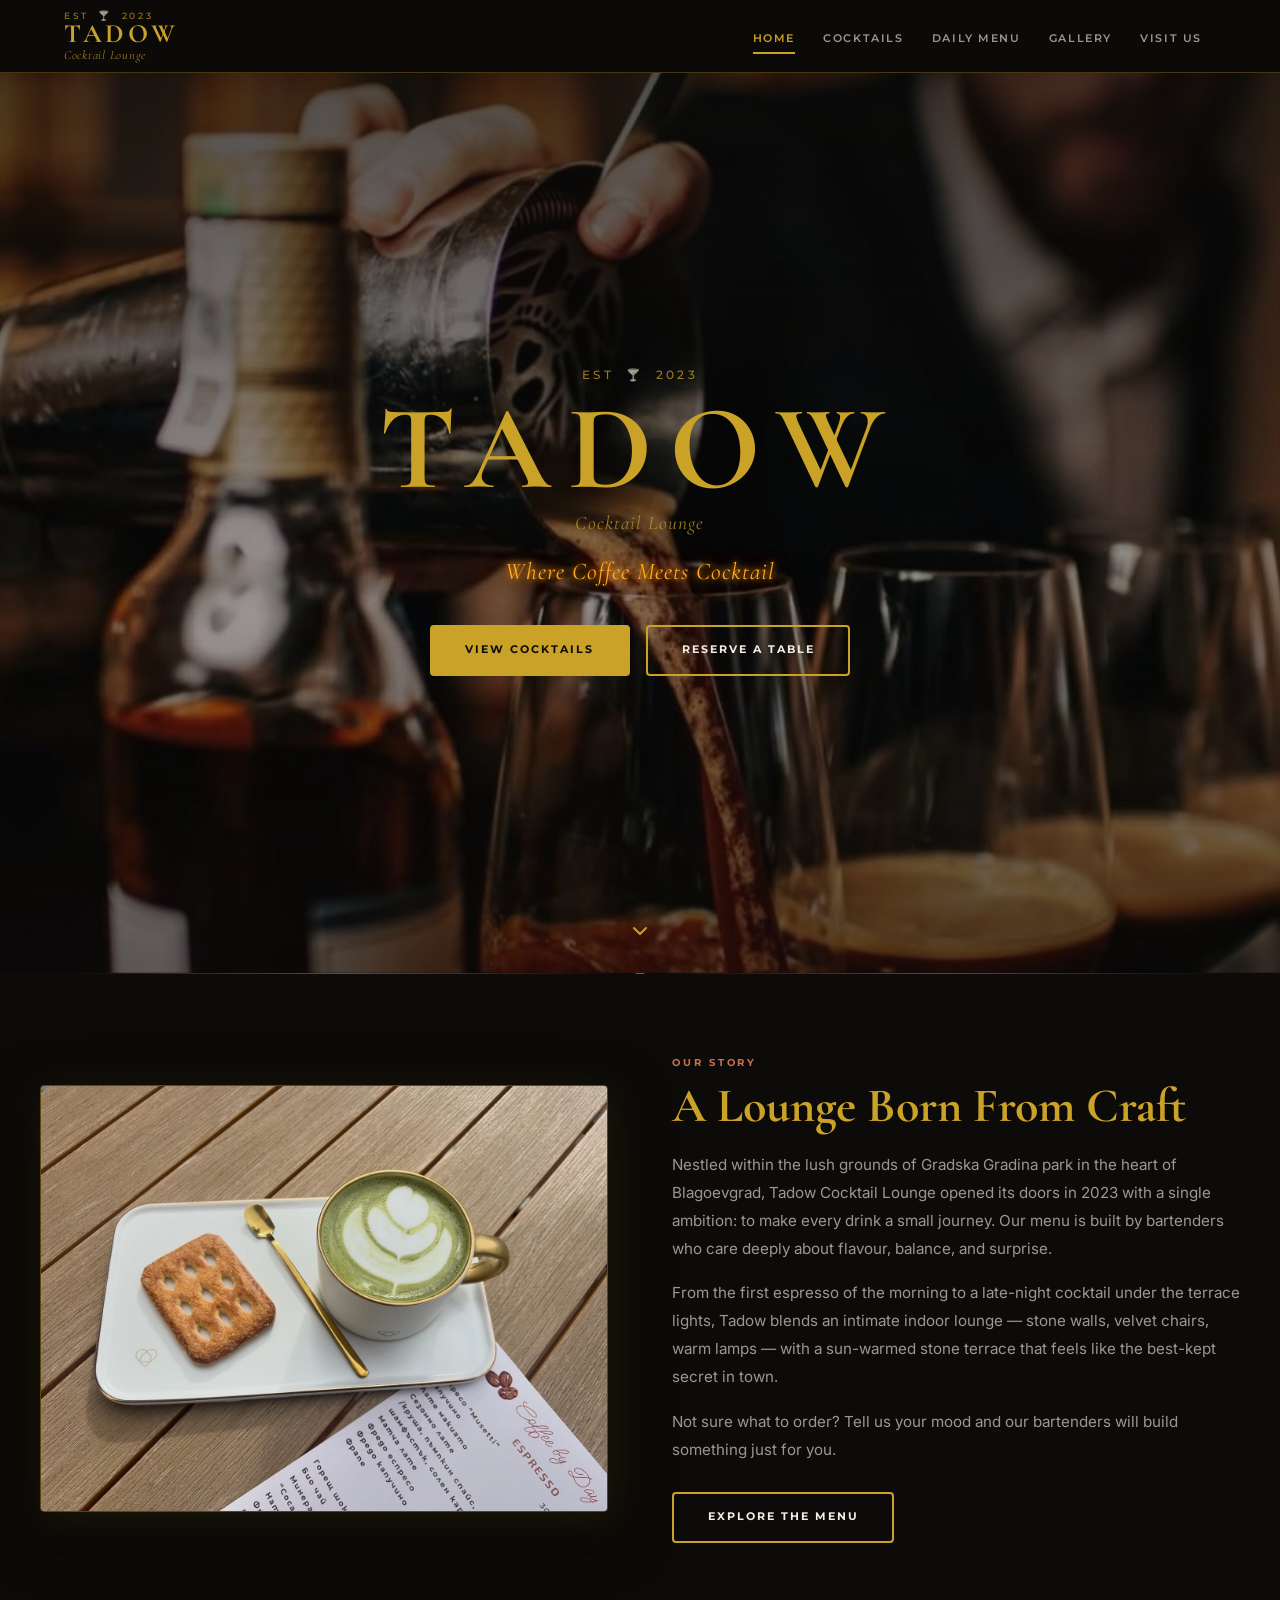
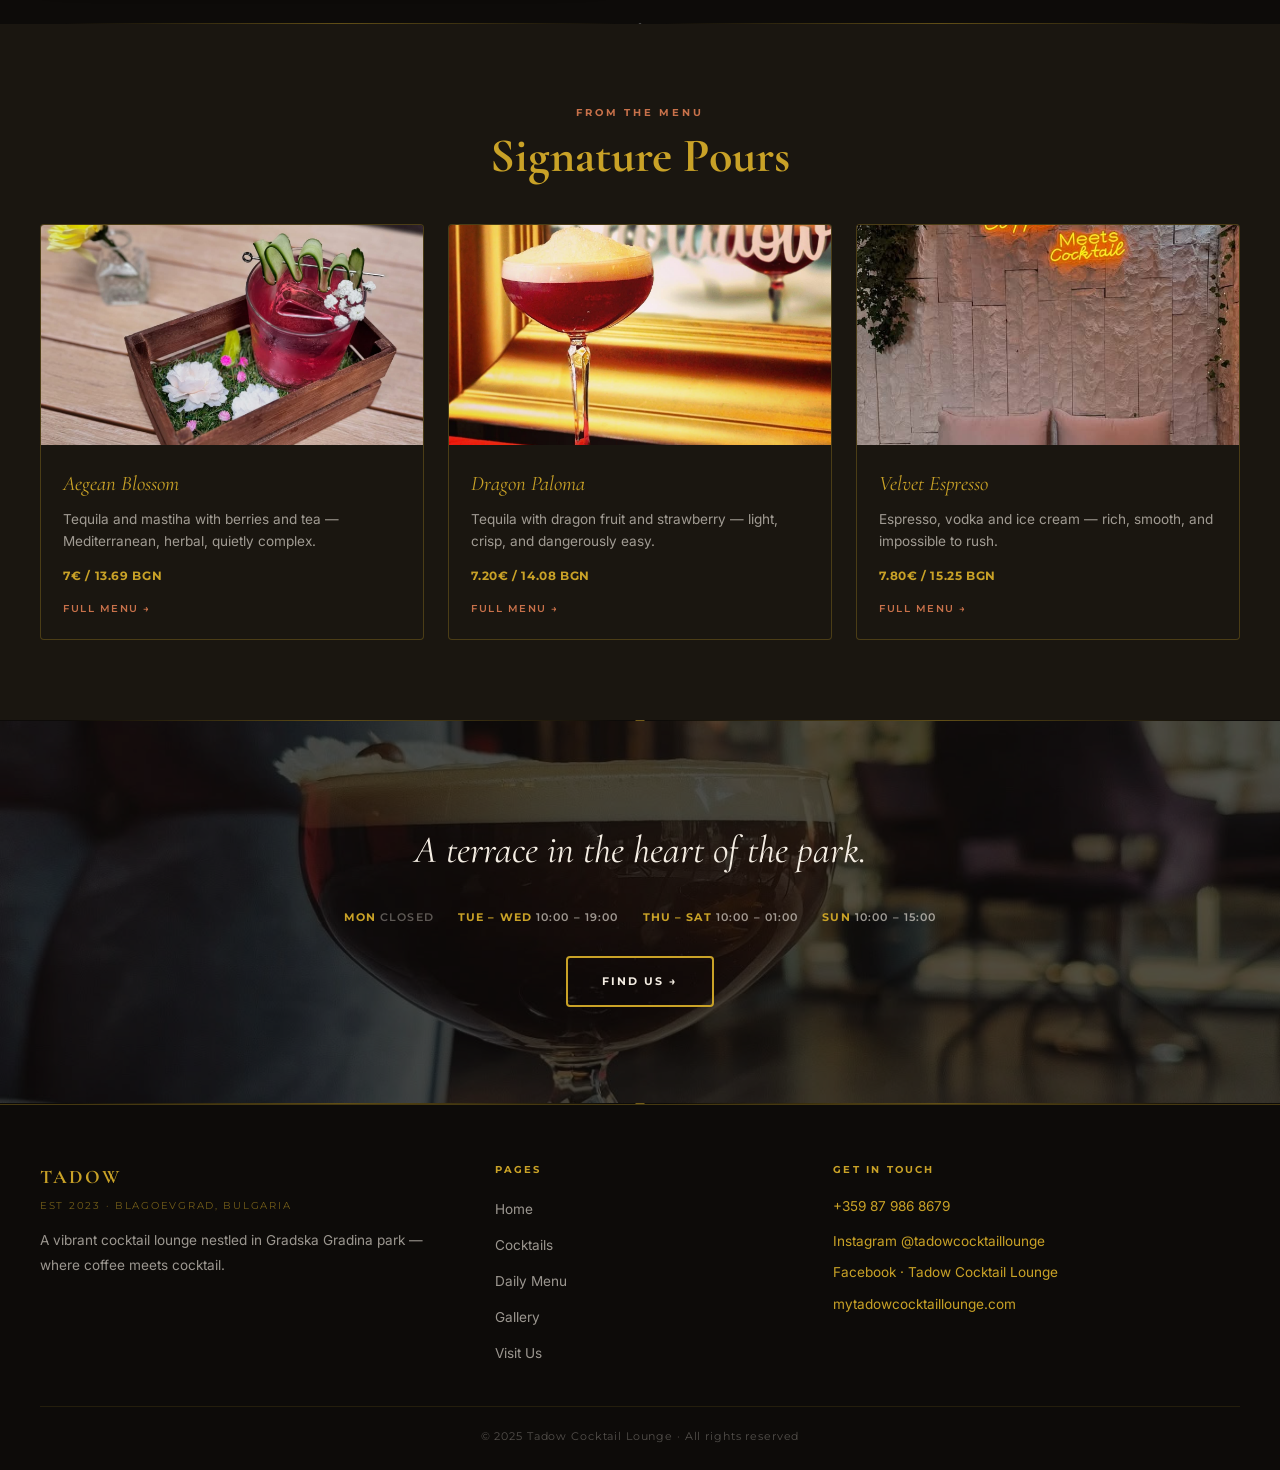
==== commit 9efcffb1: "Fix image extensions: .JPG → .jpeg to match uploaded filenames" ====
--- a/index.html
+++ b/index.html
@@ -9,7 +9,7 @@
   <meta property="og:description" content="Where Coffee Meets Cocktail. Creative drinks and warm ambience in Blagoevgrad, Bulgaria." />
   <meta property="og:type"        content="website" />
   <meta property="og:url"         content="https://mytadowcocktaillounge.com/" />
-  <meta property="og:image"       content="https://mytadowcocktaillounge.com/IMG_9542.JPG" />
+  <meta property="og:image"       content="https://mytadowcocktaillounge.com/IMG_9542.jpeg" />
   <link rel="canonical"           href="https://mytadowcocktaillounge.com/" />
   <link rel="preconnect" href="https://fonts.googleapis.com" />
   <link rel="preconnect" href="https://fonts.gstatic.com" crossorigin />
@@ -52,7 +52,7 @@
 
     <!-- HERO -->
     <section class="hero" aria-label="Hero banner">
-      <div class="hero-bg" style="background-image: url('IMG_9542.JPG');" role="img" aria-label="Bartender pouring a cocktail at Tadow, warm amber bar glow"></div>
+      <div class="hero-bg" style="background-image: url('IMG_9542.jpeg');" role="img" aria-label="Bartender pouring a cocktail at Tadow, warm amber bar glow"></div>
       <div class="hero-overlay"></div>
       <div class="hero-content">
         <div class="hero-logo logo-lockup" style="text-align:center;gap:3px;margin-bottom:0.5rem;">
@@ -89,7 +89,7 @@
         <div class="about-grid">
           <div class="about-img-wrap reveal">
             <img
-              src="IMG_9543.JPG"
+              src="IMG_9543.jpeg"
               alt="A cocktail in a gold-framed mirror reflecting the @tadow signage at the bar"
               width="600" height="450"
               loading="lazy"
@@ -134,7 +134,7 @@
           <a href="cocktails.html" class="pour-card reveal reveal-delay-1">
             <div class="pour-card-img">
               <img
-                src="IMG_9551.JPG"
+                src="IMG_9551.jpeg"
                 alt="Aegean Blossom — a crimson cocktail served in a wooden crate surrounded by white and pink flowers"
                 loading="lazy"
               />
@@ -151,7 +151,7 @@
           <a href="cocktails.html" class="pour-card reveal reveal-delay-2">
             <div class="pour-card-img">
               <img
-                src="IMG_9544.JPG"
+                src="IMG_9544.jpeg"
                 alt="Dragon Paloma — a raspberry-hued cocktail with foam top and raspberries, on dark leather"
                 loading="lazy"
               />
@@ -168,7 +168,7 @@
           <a href="cocktails.html" class="pour-card reveal reveal-delay-3">
             <div class="pour-card-img">
               <img
-                src="IMG_9547.JPG"
+                src="IMG_9547.jpeg"
                 alt="Velvet Espresso — a dark espresso martini coupe on a wooden table in a moody lounge interior"
                 loading="lazy"
               />
@@ -196,7 +196,7 @@
 
     <!-- VENUE STRIP -->
     <section class="venue-strip" aria-label="Venue and hours">
-      <div class="venue-strip-bg" style="background-image: url('IMG_9546.JPG');" role="img" aria-label="Tadow terrace interior with stone walls, ivy, Kilim rugs and the neon Where Coffee Meets Cocktail sign"></div>
+      <div class="venue-strip-bg" style="background-image: url('IMG_9546.jpeg');" role="img" aria-label="Tadow terrace interior with stone walls, ivy, Kilim rugs and the neon Where Coffee Meets Cocktail sign"></div>
       <div class="venue-strip-overlay"></div>
       <div class="venue-strip-content reveal">
         <h2>A terrace in the heart of the park.</h2>
